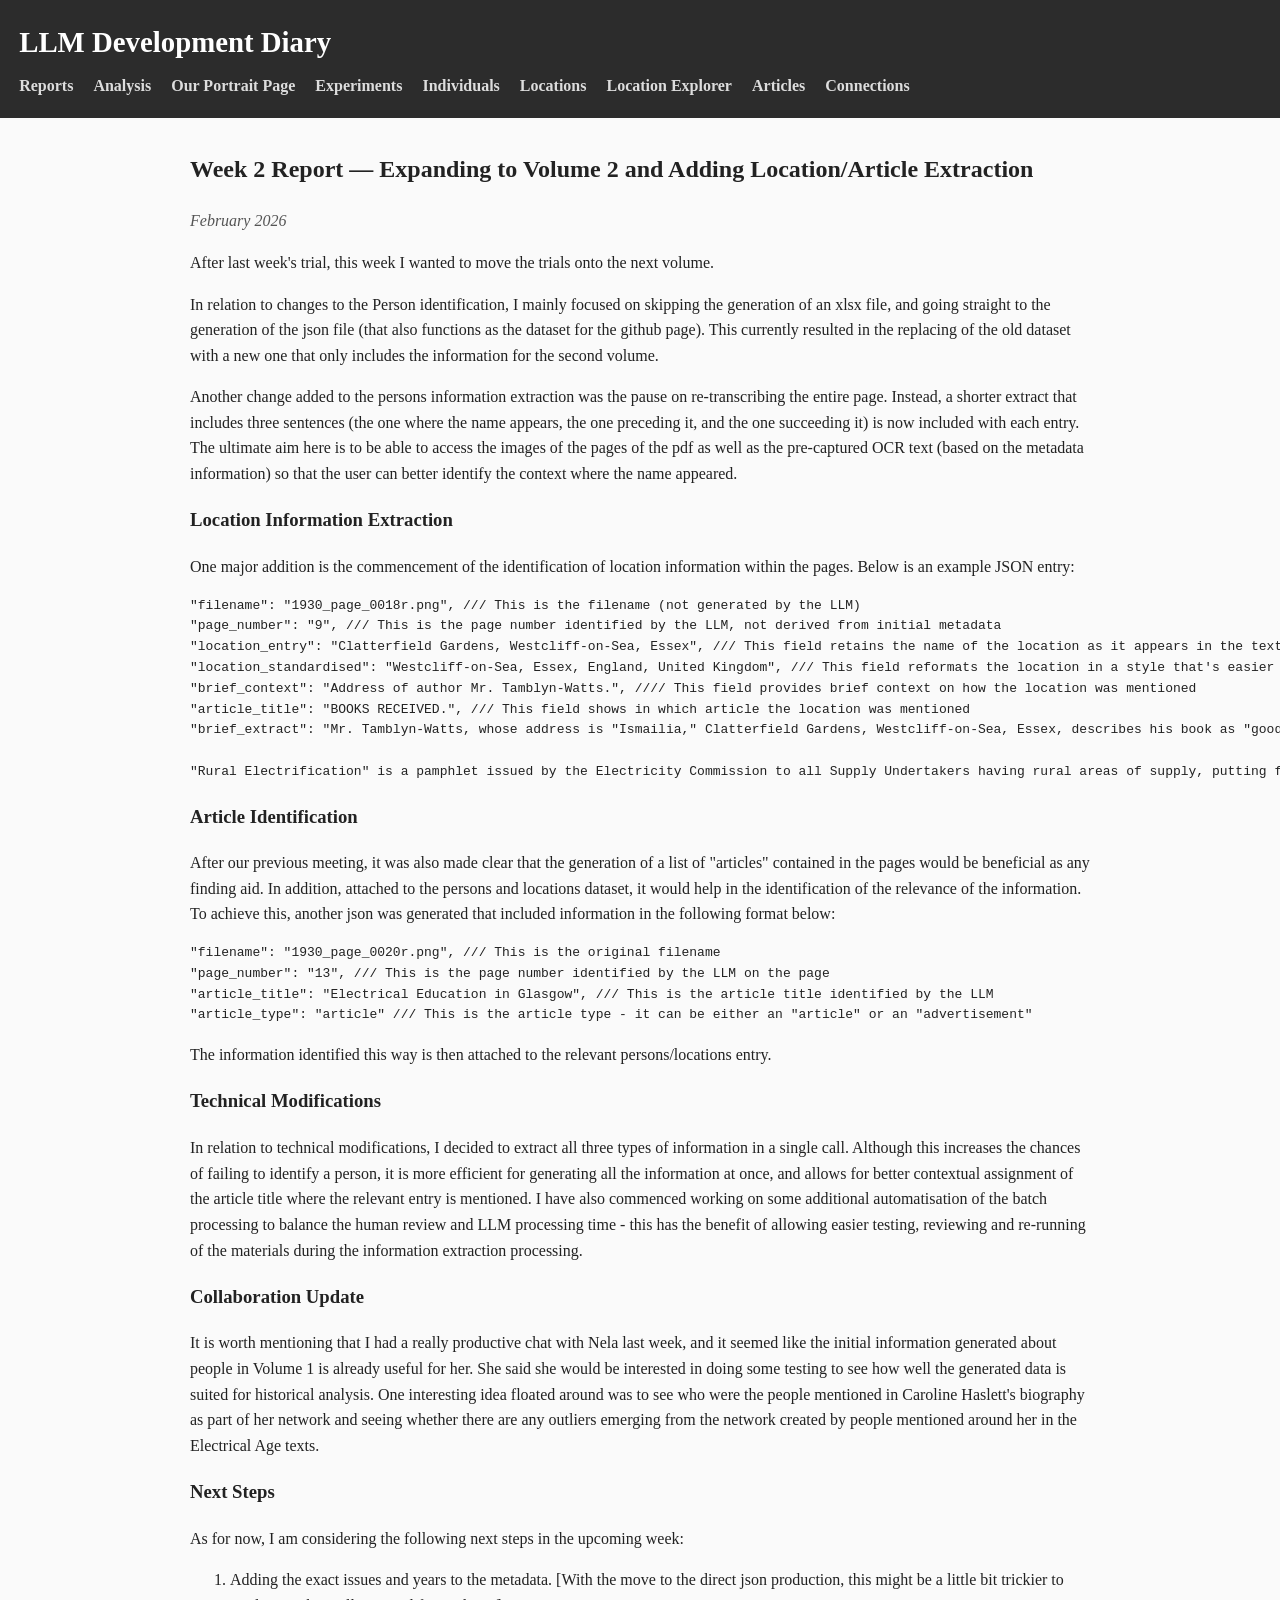
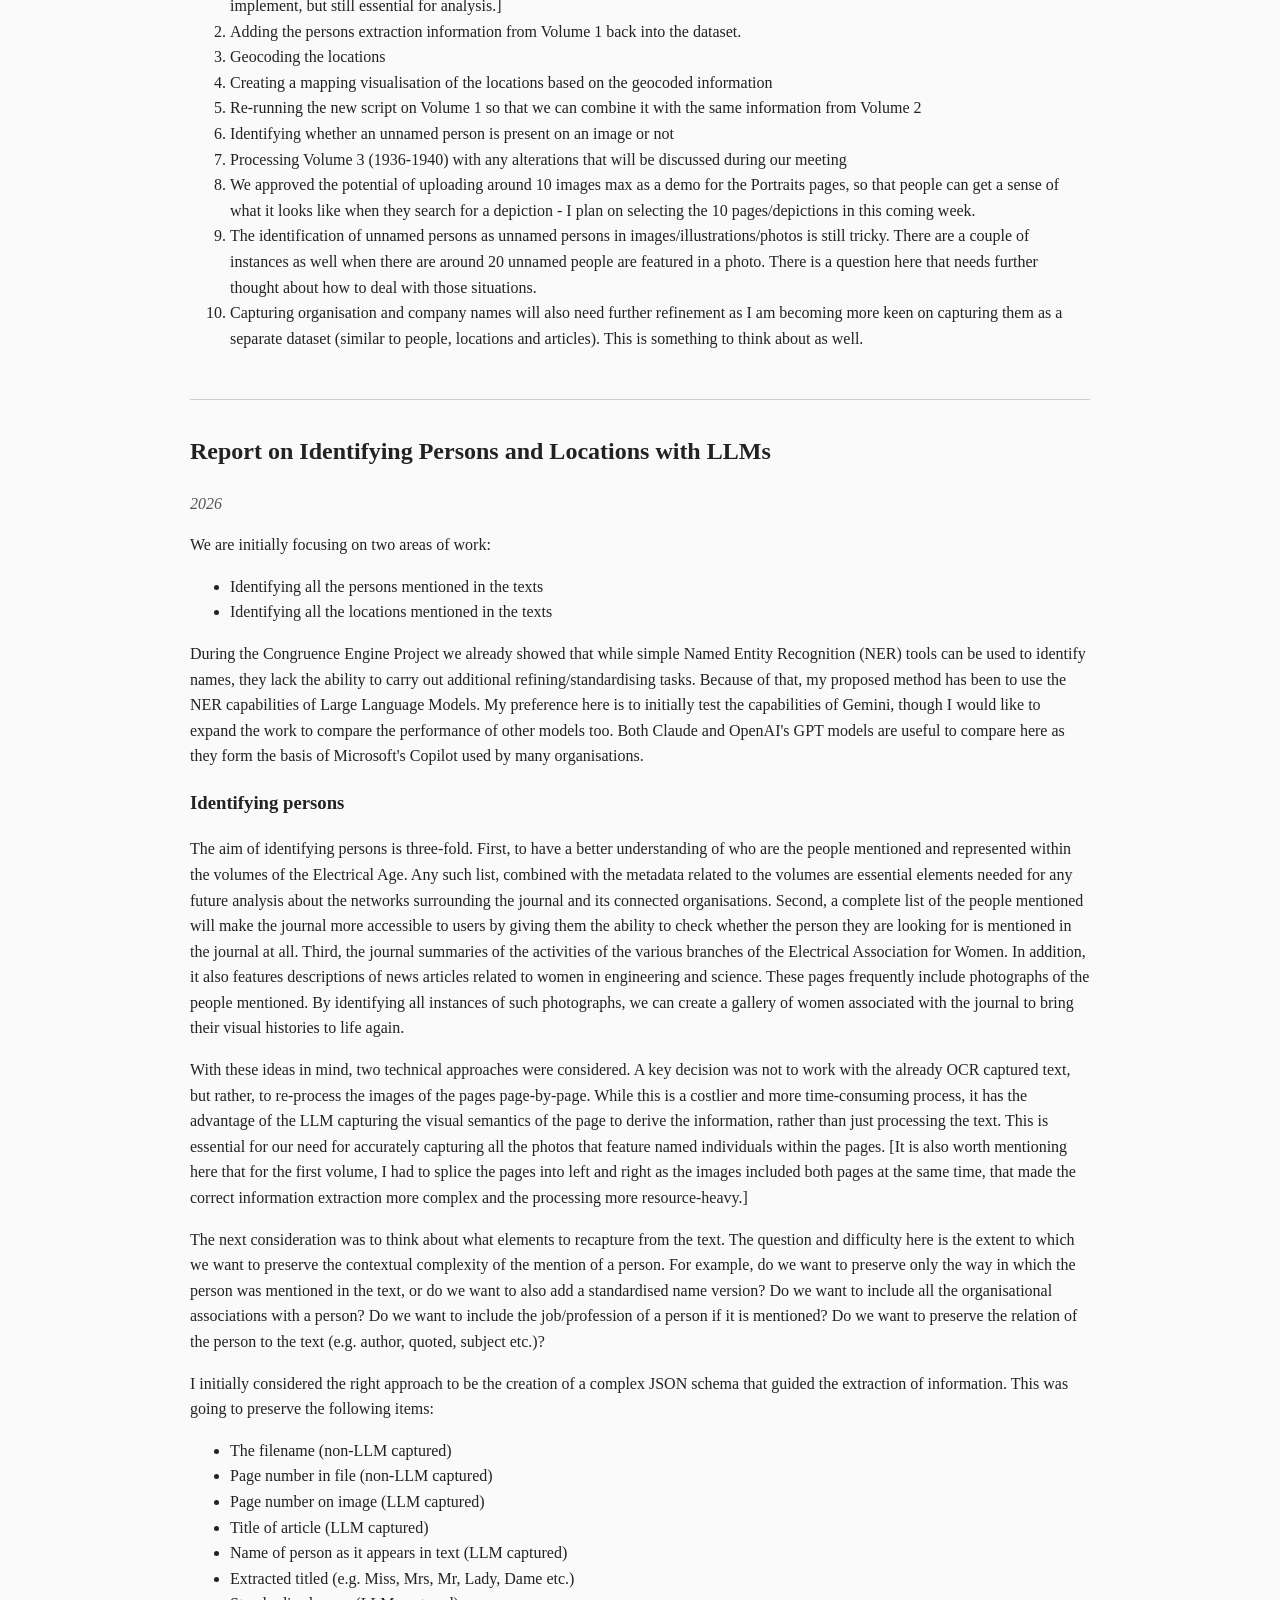
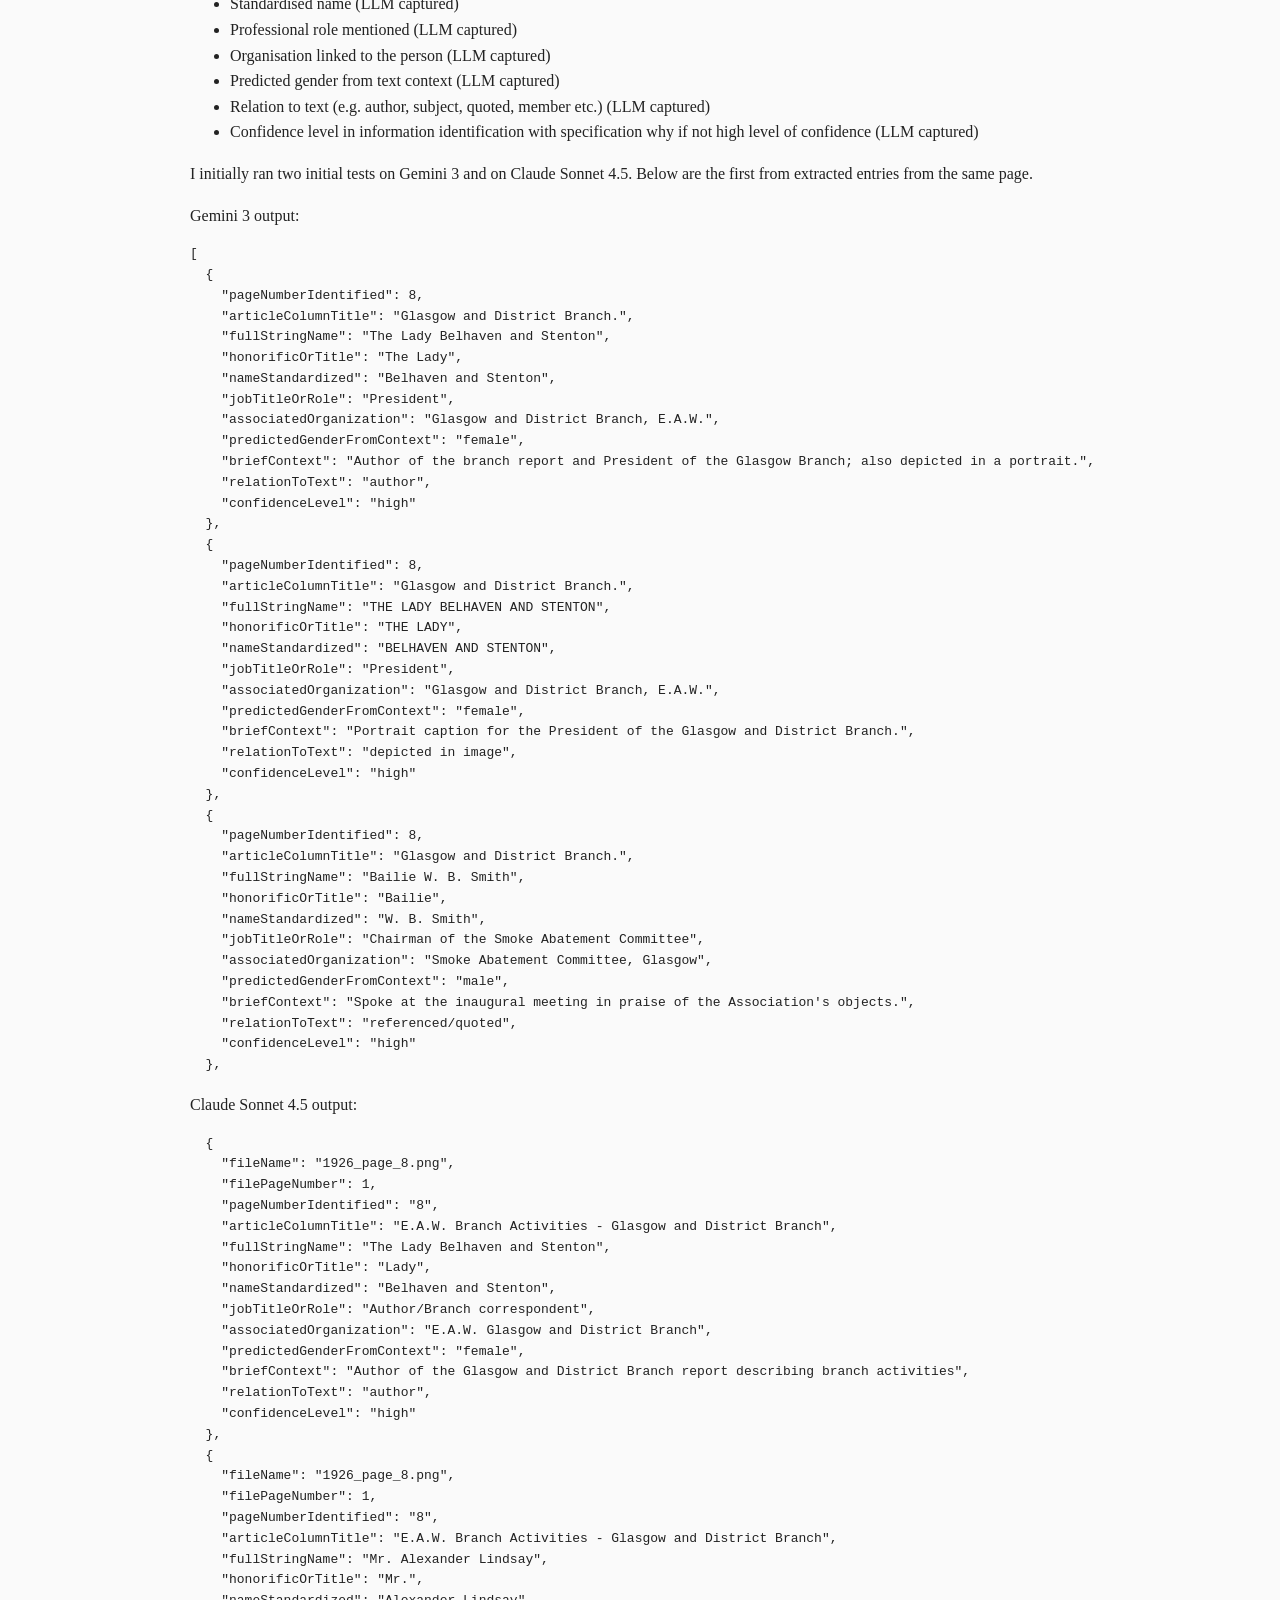
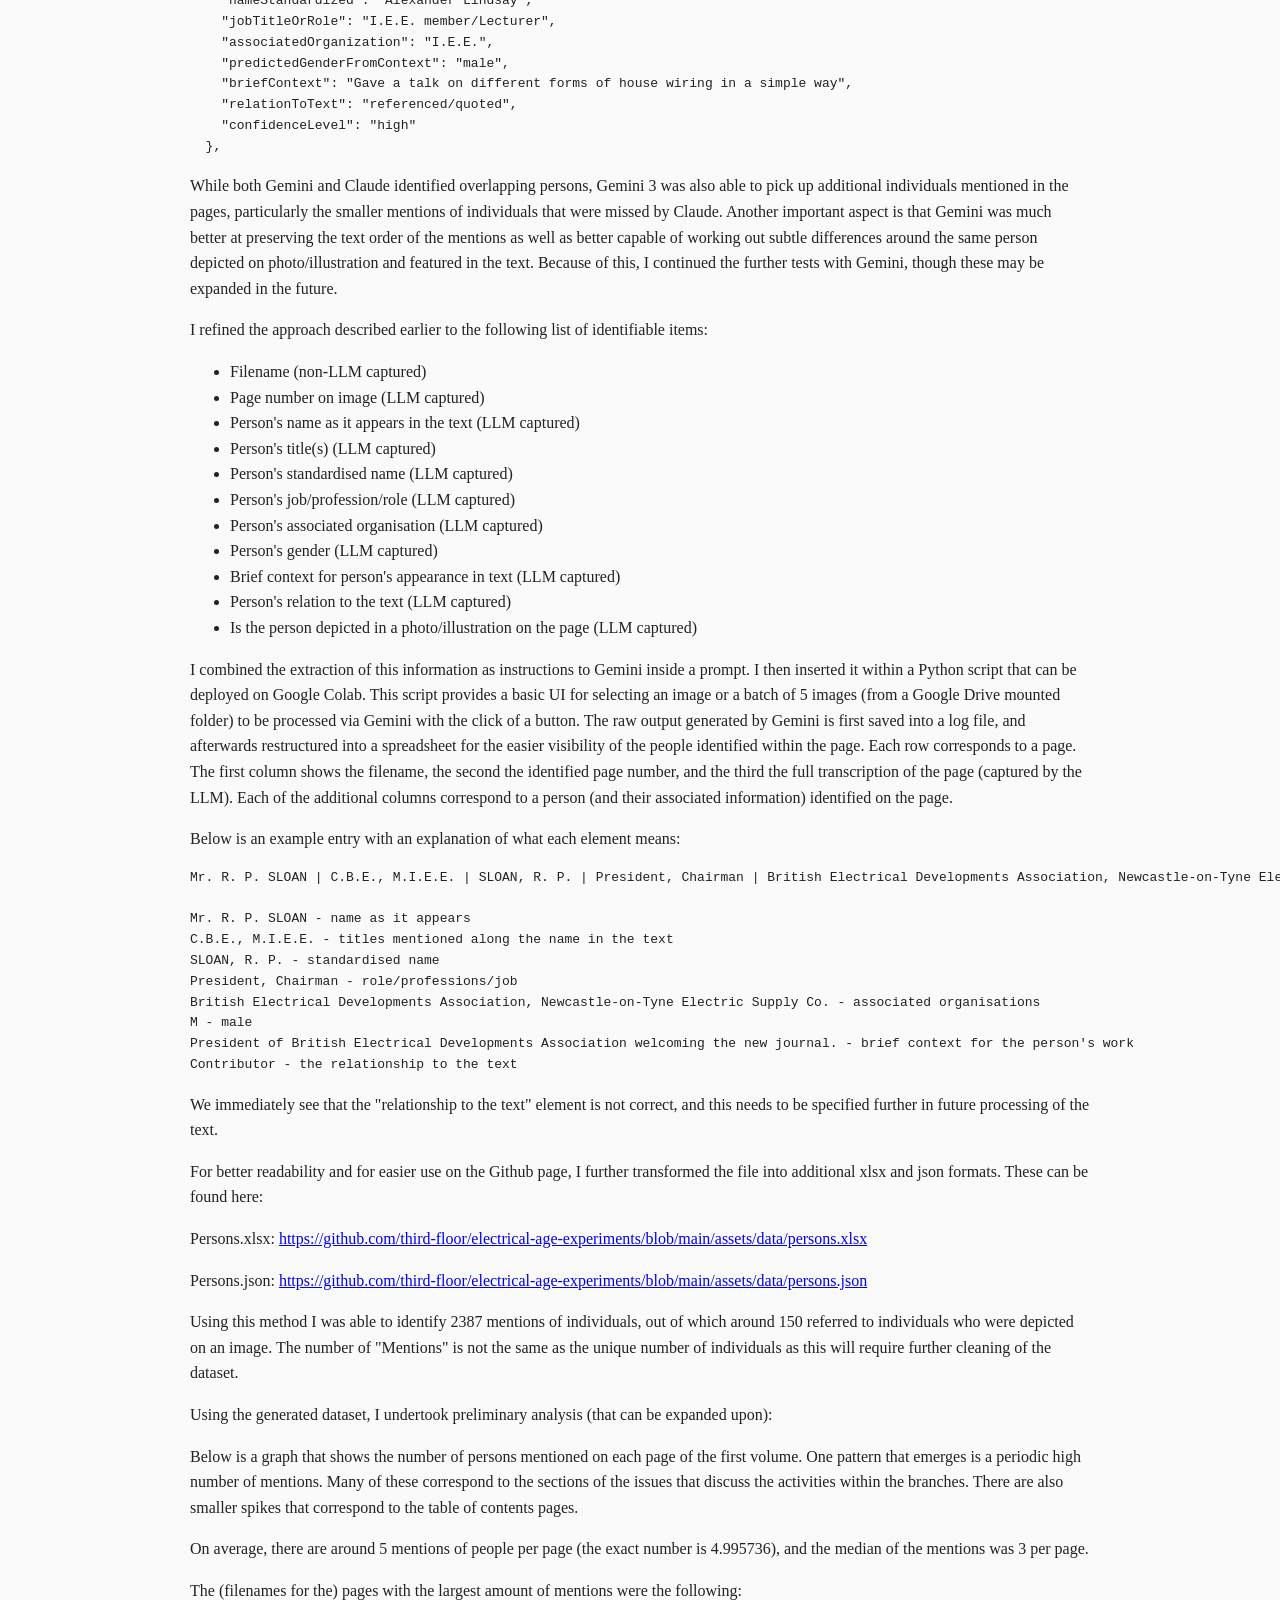
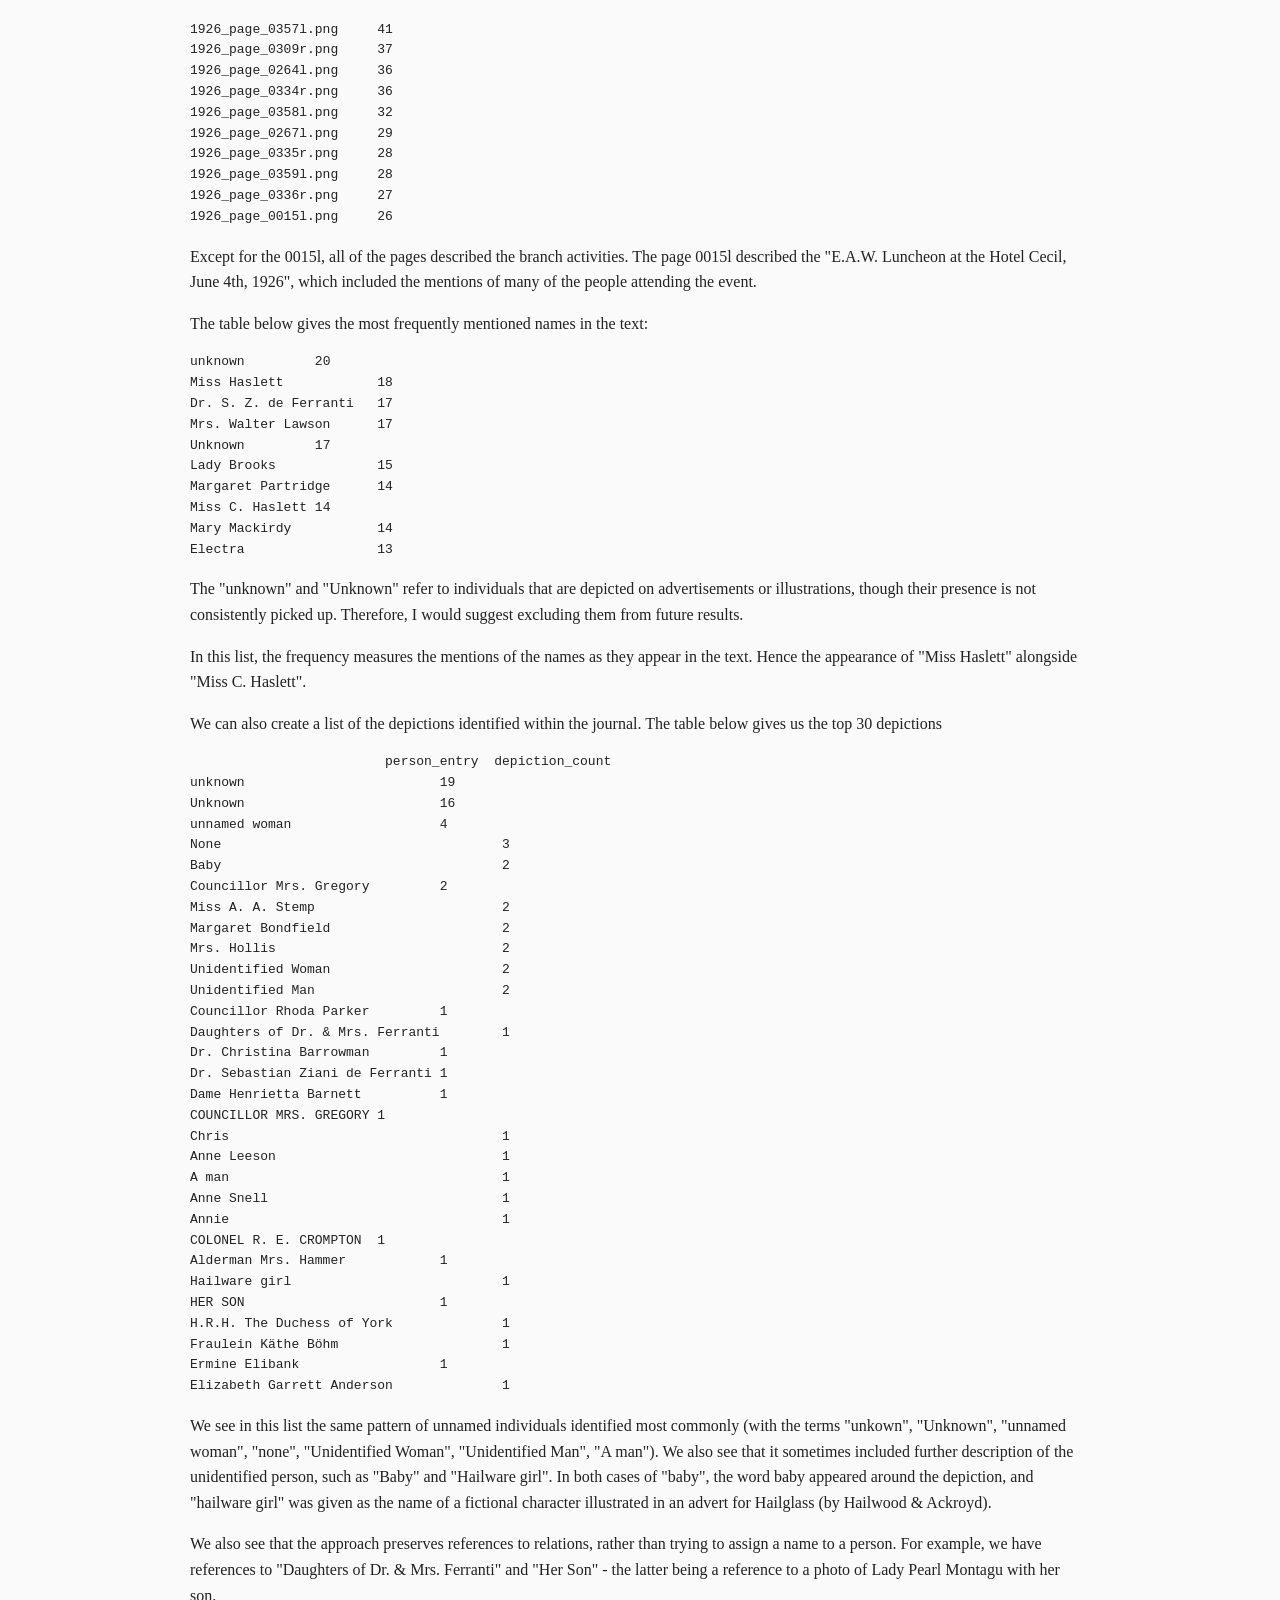
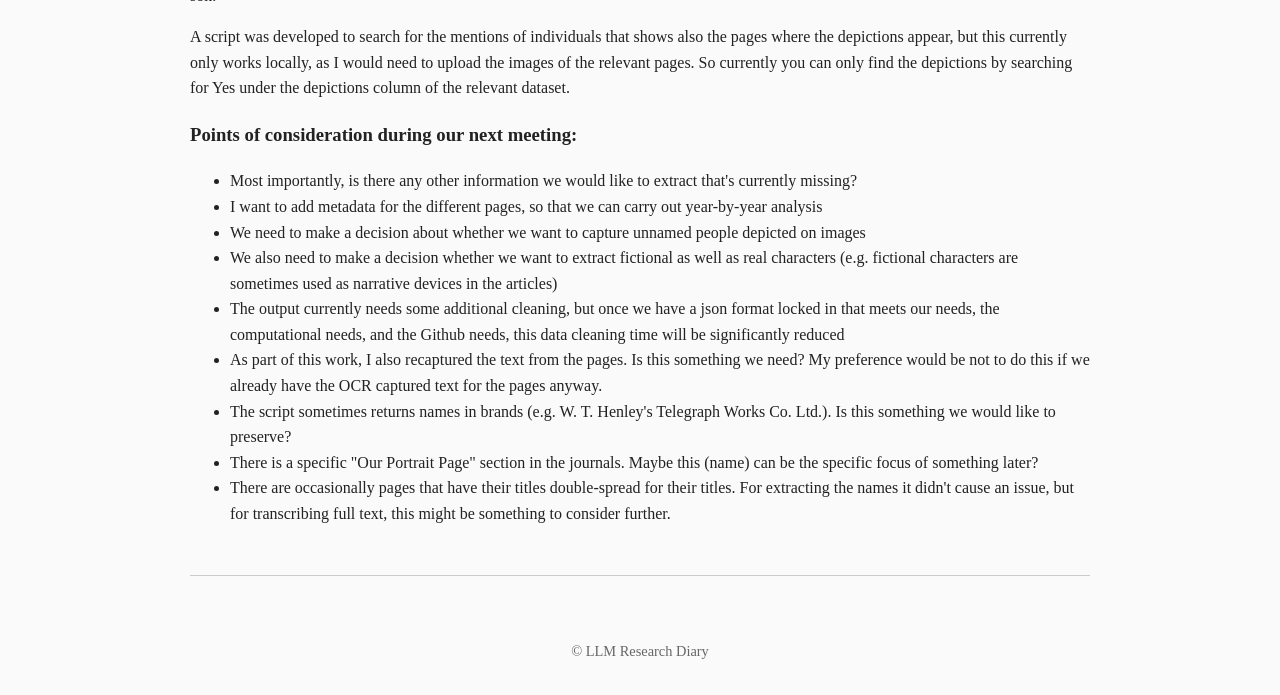
==== index.html @ e9768b3f "Update index.html" ====
<!DOCTYPE html>
<html lang="en">
<head>
    <meta charset="UTF-8">
    <title>LLM Development Diary</title>
    <link rel="stylesheet" href="css/style.css">
</head>
<body>

<header>
    <h1>LLM Development Diary</h1>
    <nav>
        <a href="index.html">Reports</a>
        <a href="analysis.html">Analysis</a>
        <a href="portraits.html">Our Portrait Page</a>
        <a href="experiments.html">Experiments</a>
        <a href="people.html">Individuals</a>
        <a href="locations.html">Locations</a>
        <a href="locations_explorer.html">Location Explorer</a>
        <a href="articles.html">Articles</a>
        <a href="connections_explorer.html">Connections</a>
    </nav>
</header>

<main id="reports-container">
    <p style="text-align: center; color: #666;">Loading reports...</p>
</main>

<footer>
    © LLM Research Diary
</footer>

<script src="js/reports-loader.js"></script>

</body>
</html>
---- css/style.css ----
body {
    font-family: Georgia, "Times New Roman", serif;
    margin: 0;
    padding: 0;
    background-color: #fafafa;
    color: #222;
    line-height: 1.6;
}

header {
    background: #2c2c2c;
    color: white;
    padding: 1.2rem;
}

header h1 {
    margin: 0;
    font-size: 1.8rem;
}

nav {
    margin-top: 0.5rem;
}

nav a {
    color: #ddd;
    margin-right: 1rem;
    text-decoration: none;
    font-weight: bold;
}

nav a:hover {
    color: white;
    text-decoration: underline;
}

main {
    max-width: 900px;
    margin: 2rem auto;
    padding: 0 1rem;
}

.report {
    border-bottom: 1px solid #ccc;
    margin-bottom: 2rem;
    padding-bottom: 2rem;
}

.report h2 {
    margin-top: 0;
}

.meta {
    font-style: italic;
    color: #555;
    margin-bottom: 1rem;
}

.gallery {
    display: grid;
    grid-template-columns: repeat(auto-fill, minmax(180px, 1fr));
    gap: 1rem;
}

.gallery figure {
    margin: 0;
    text-align: center;
}

.gallery img {
    width: 100%;
    border: 1px solid #ccc;
}

footer {
    text-align: center;
    padding: 2rem;
    font-size: 0.9rem;
    color: #666;
}
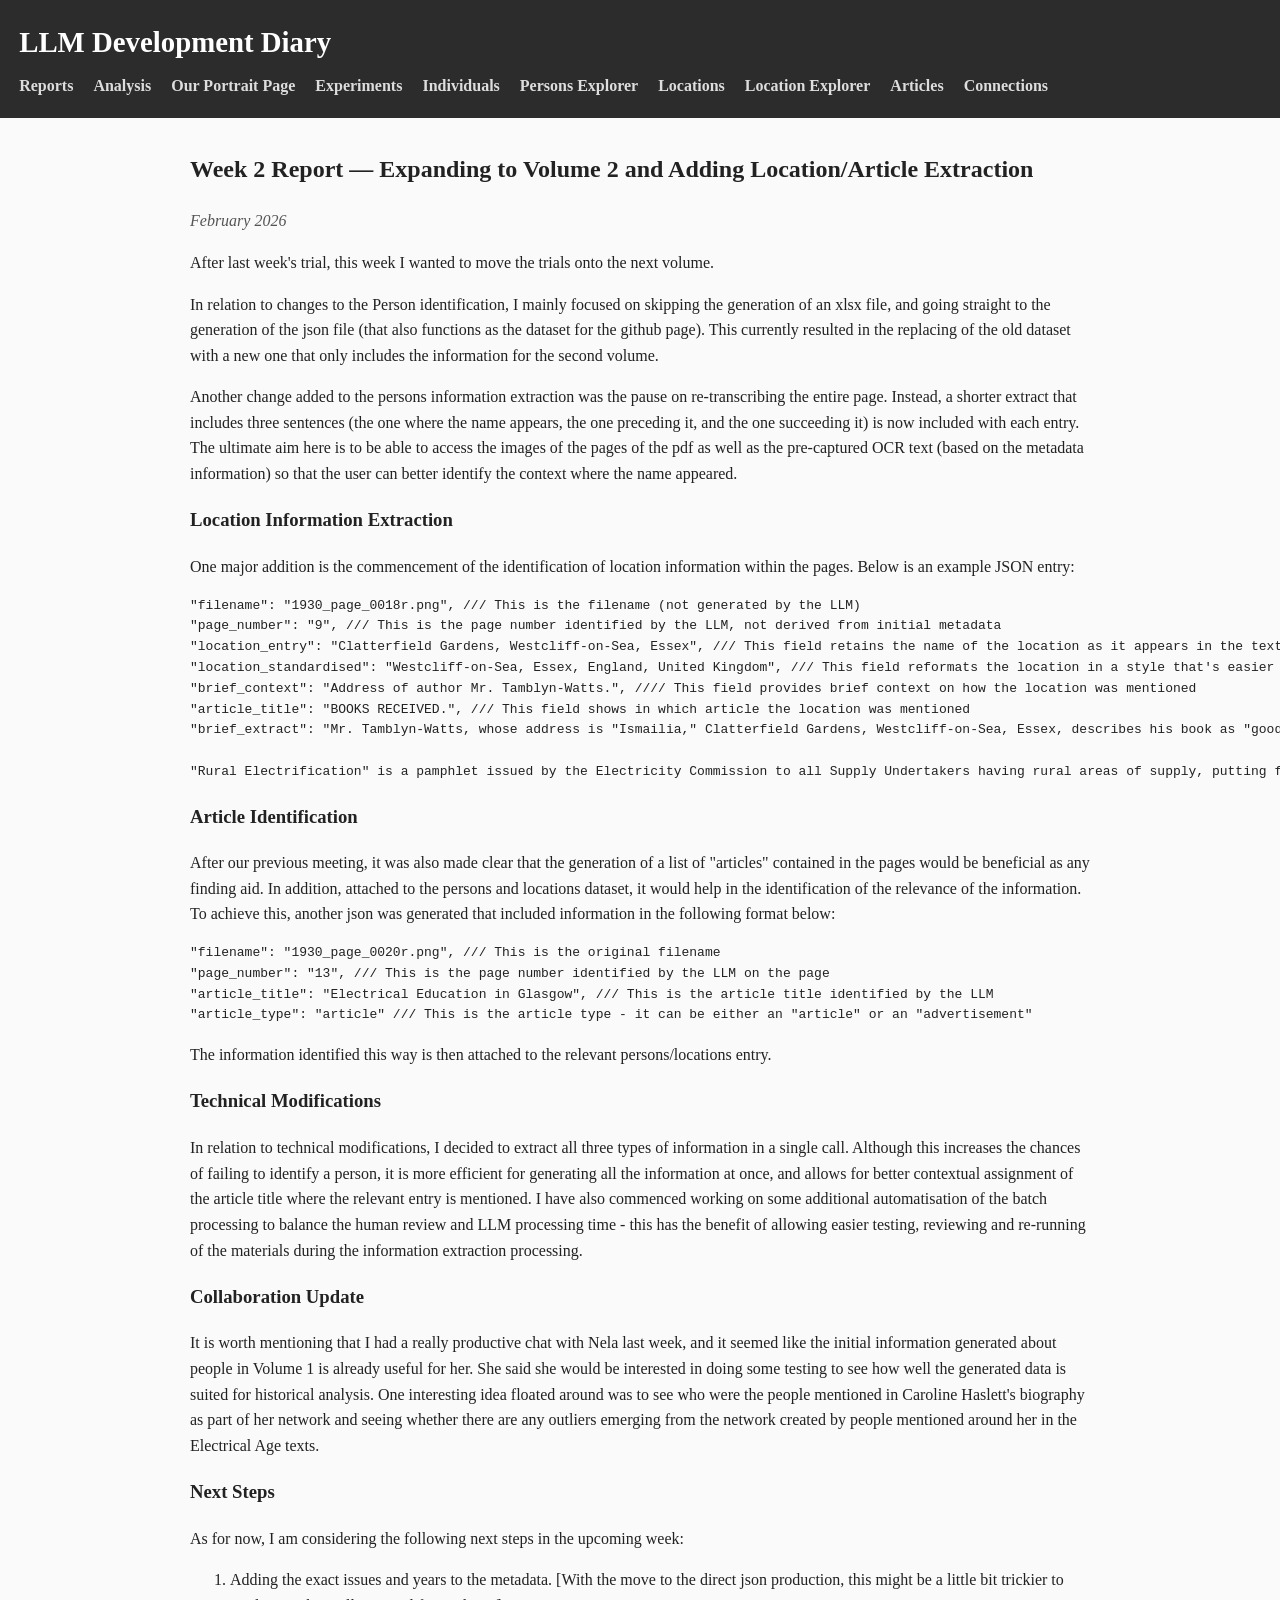
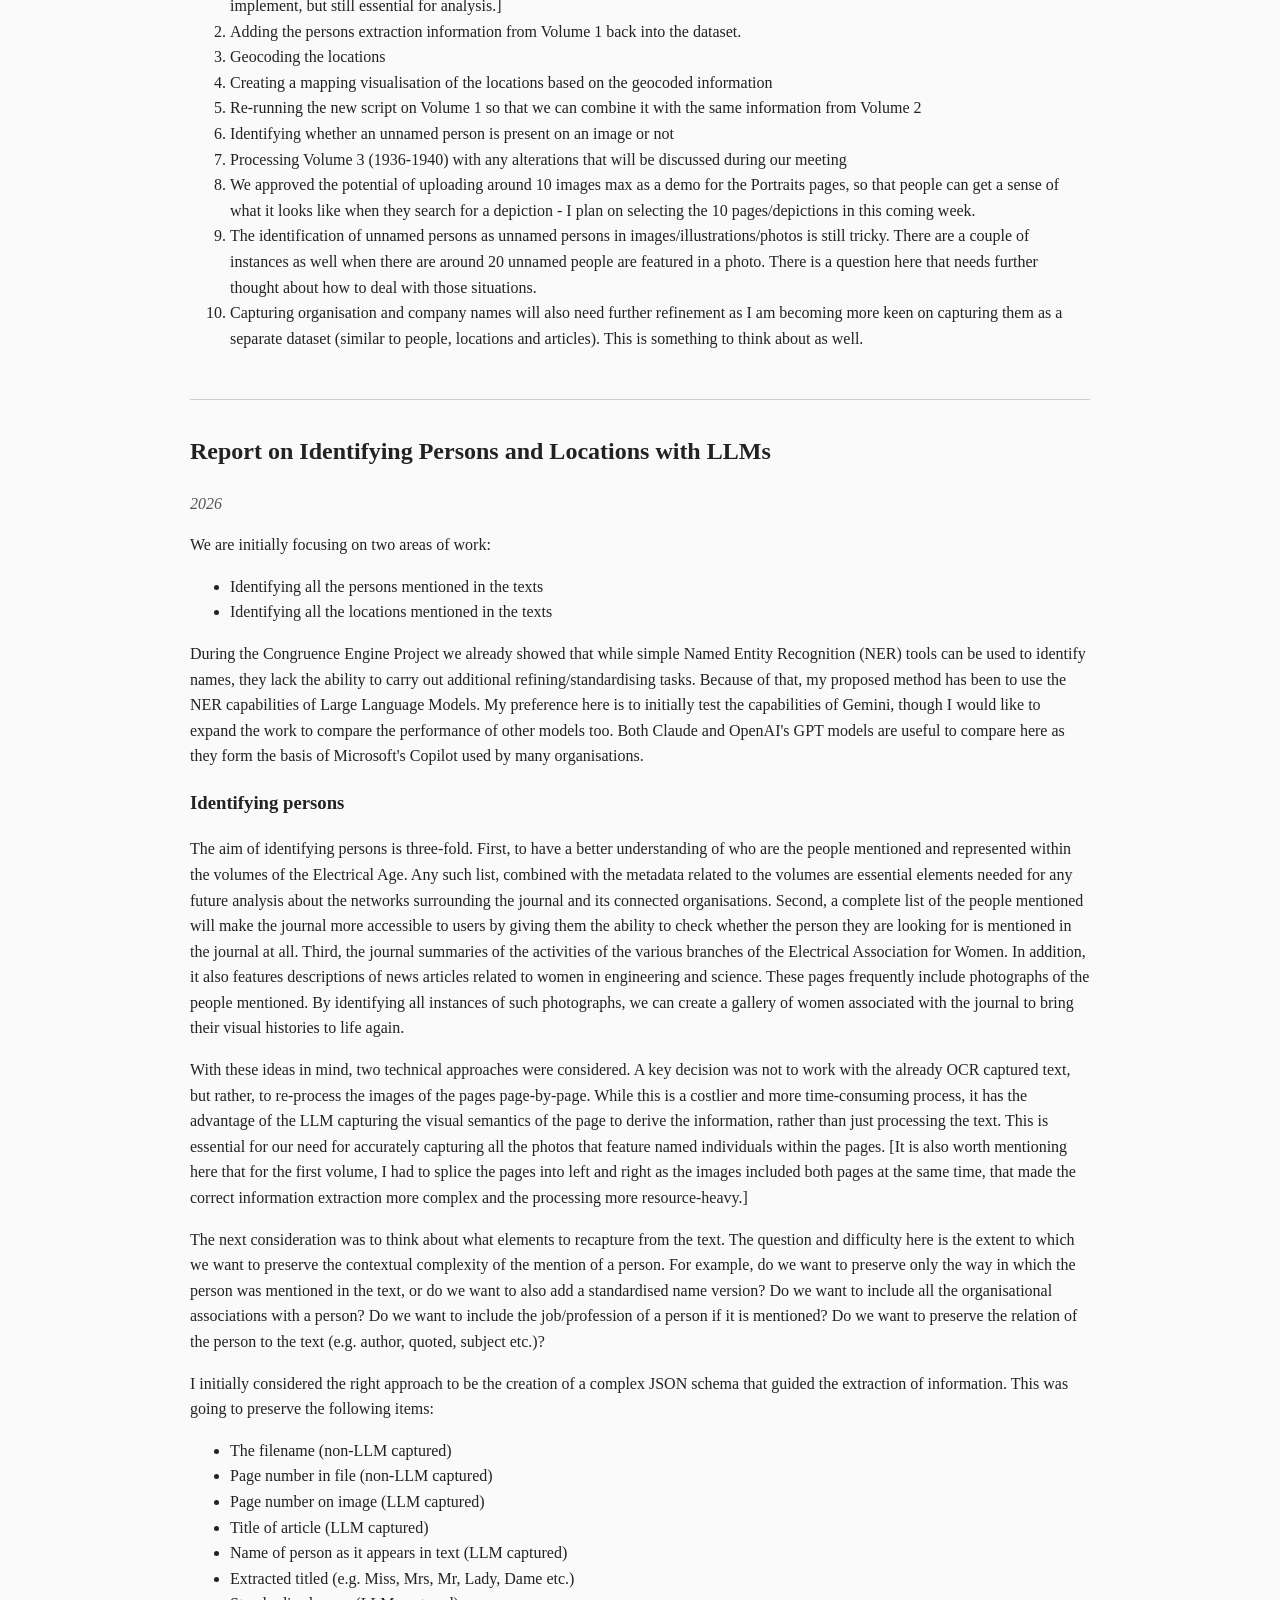
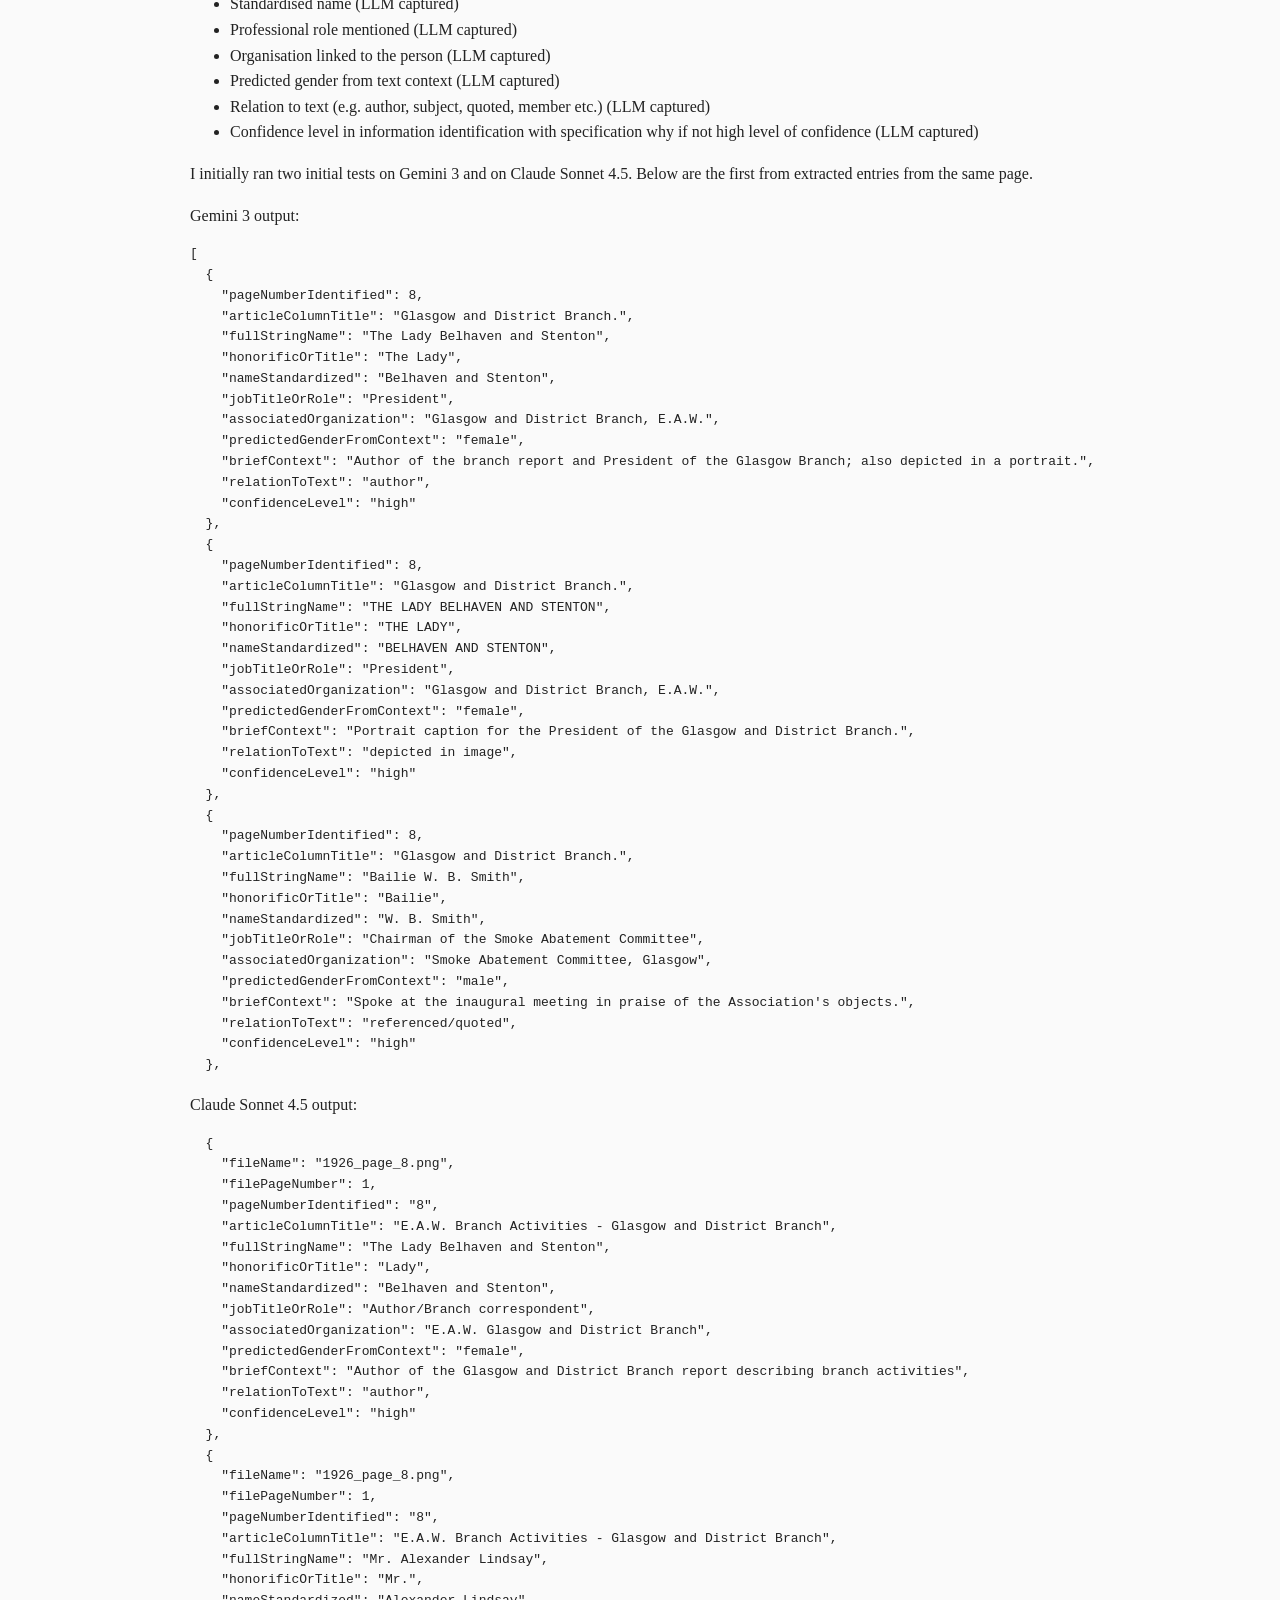
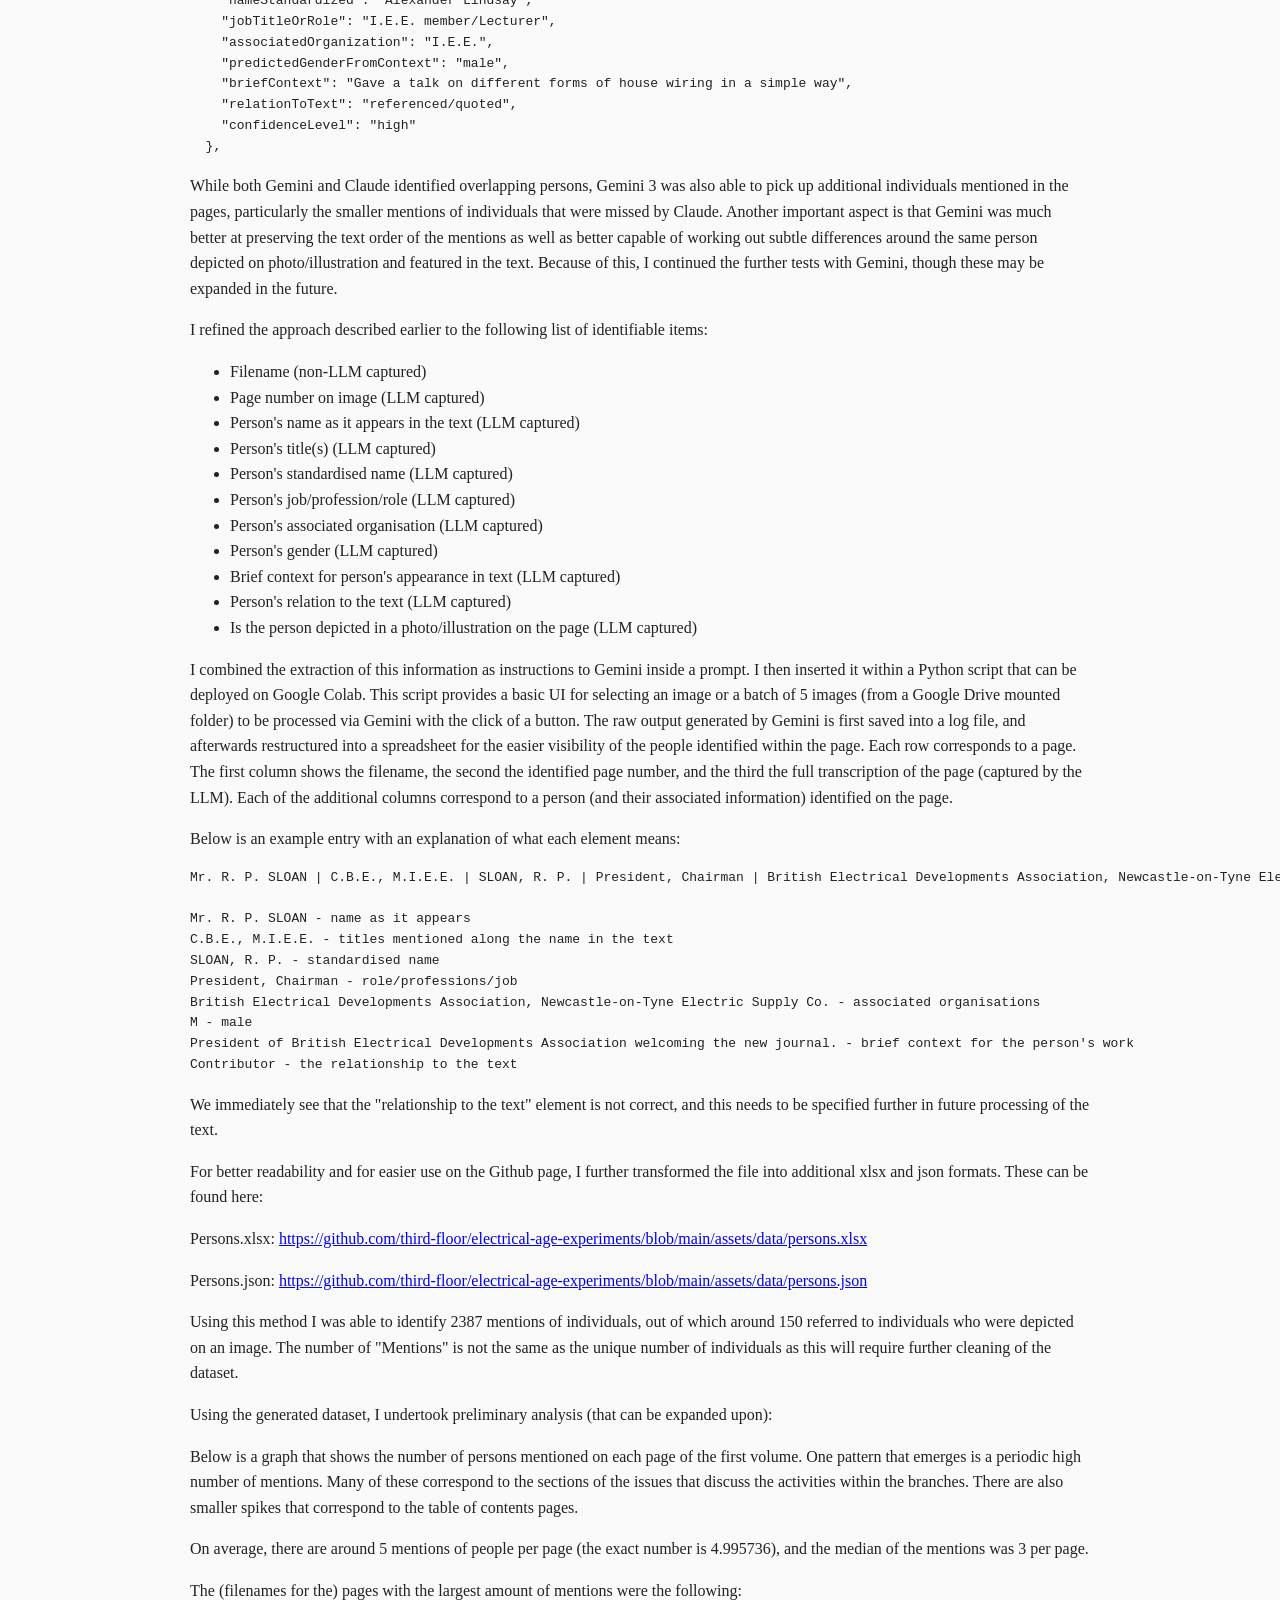
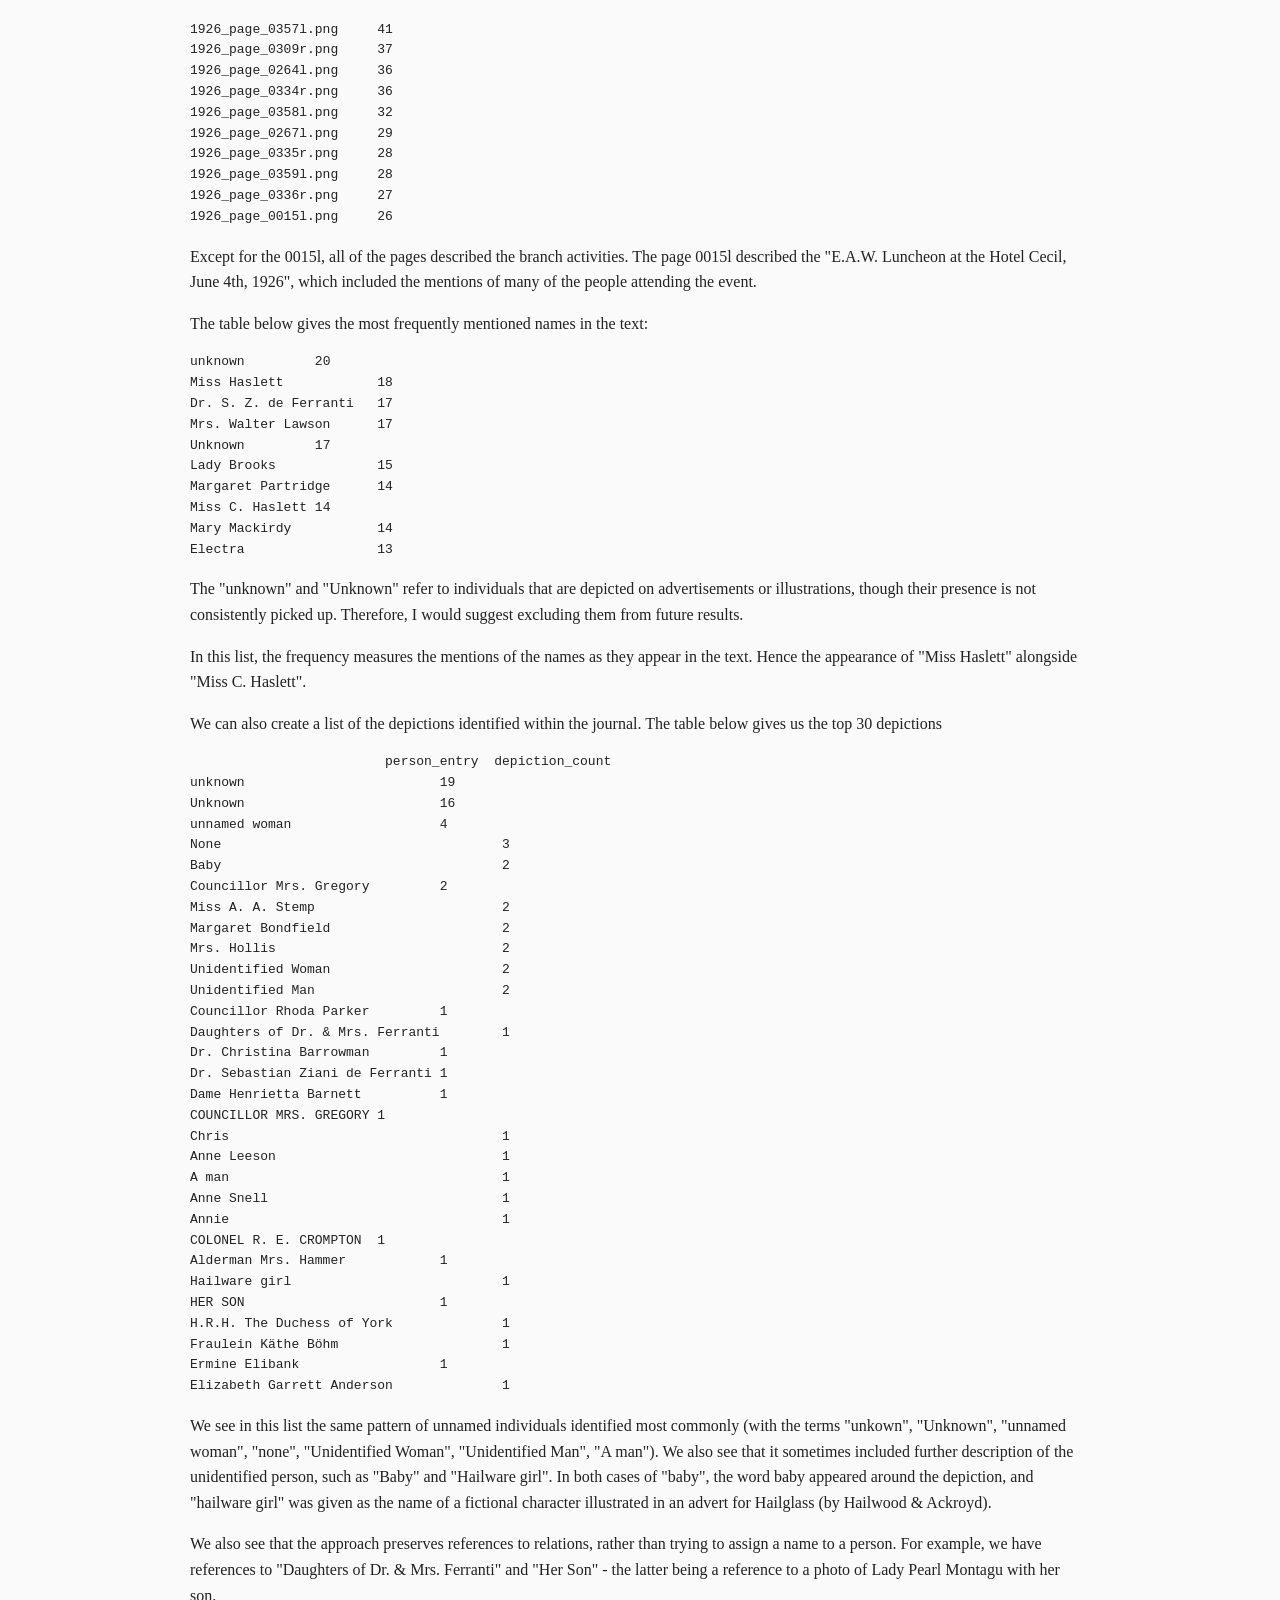
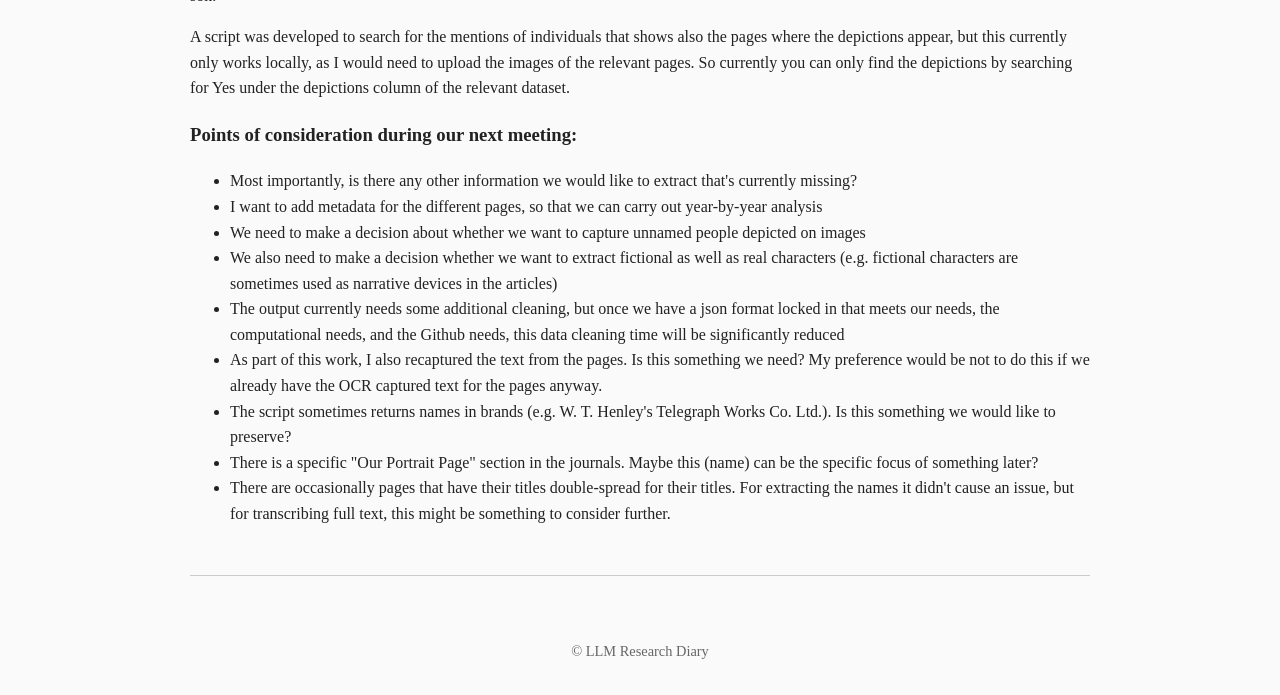
==== commit f6e9110c: "Update index.html" ====
--- a/index.html
+++ b/index.html
@@ -15,6 +15,7 @@
         <a href="portraits.html">Our Portrait Page</a>
         <a href="experiments.html">Experiments</a>
         <a href="people.html">Individuals</a>
+        <a href="persons_explorer.html">Persons Explorer</a>
         <a href="locations.html">Locations</a>
         <a href="locations_explorer.html">Location Explorer</a>
         <a href="articles.html">Articles</a>
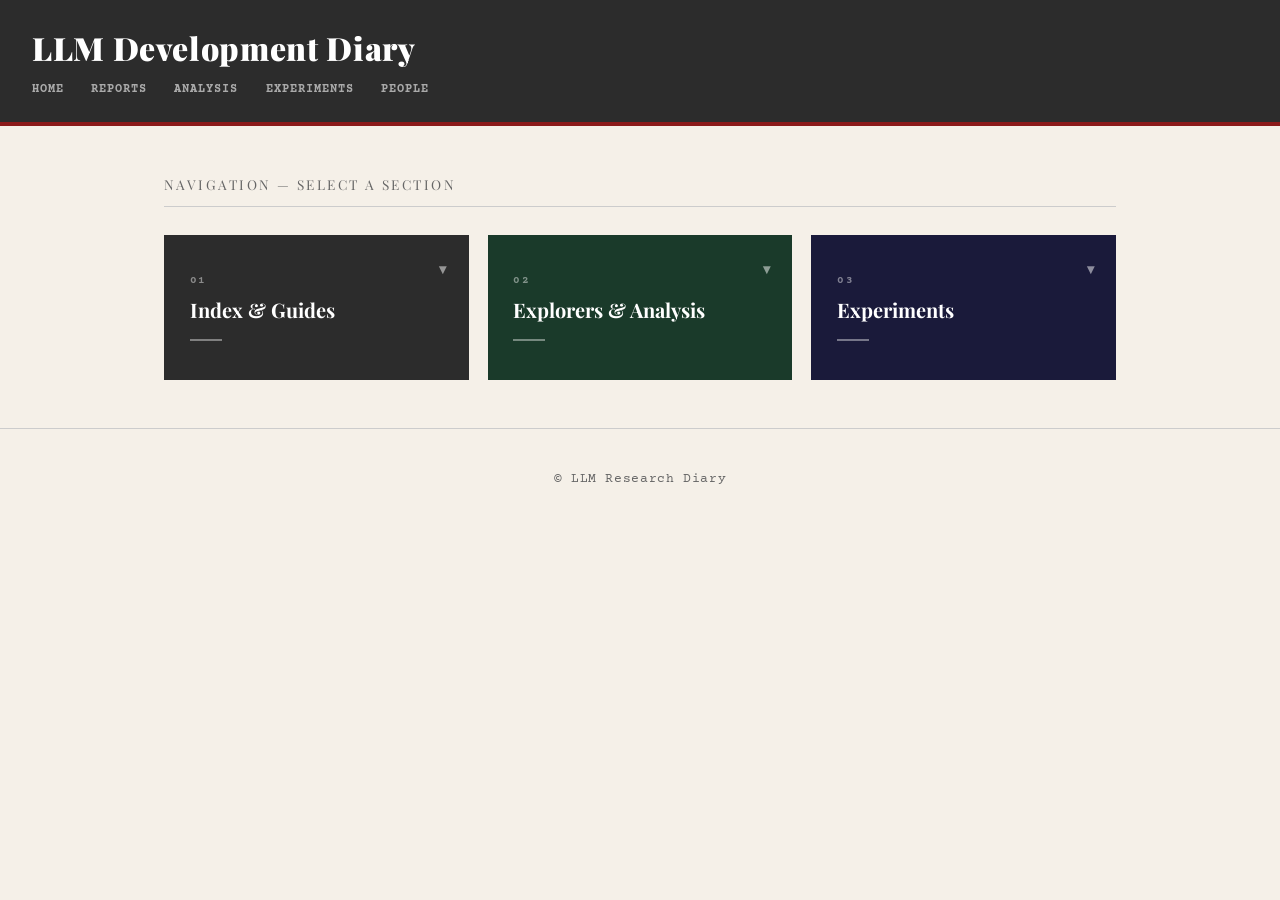
==== commit 0bb2b14b: "Rename index2.html to index.html" ====
--- a/index.html
+++ b/index.html
@@ -4,34 +4,267 @@
     <meta charset="UTF-8">
     <title>LLM Development Diary</title>
     <link rel="stylesheet" href="css/style.css">
+    <style>
+        @import url('https://fonts.googleapis.com/css2?family=Playfair+Display:wght@400;700;900&family=Courier+Prime:wght@400;700&display=swap');
+
+        :root {
+            --ink: #1a1a1a;
+            --paper: #f5f0e8;
+            --cream: #ede8da;
+            --rule: #2c2c2c;
+            --accent: #8b1a1a;
+            --muted: #666;
+            --panel-1: #2c2c2c;
+            --panel-2: #1a3a2a;
+            --panel-3: #1a1a3a;
+        }
+
+        * { box-sizing: border-box; }
+
+        body {
+            font-family: 'Courier Prime', monospace;
+            margin: 0;
+            padding: 0;
+            background-color: var(--paper);
+            color: var(--ink);
+            line-height: 1.6;
+        }
+
+        header {
+            background: var(--rule);
+            color: white;
+            padding: 1.4rem 2rem;
+            border-bottom: 4px solid var(--accent);
+        }
+
+        header h1 {
+            margin: 0 0 0.3rem 0;
+            font-family: 'Playfair Display', serif;
+            font-size: 2rem;
+            font-weight: 900;
+            letter-spacing: 0.02em;
+        }
+
+        nav {
+            margin-top: 0.4rem;
+            font-size: 0.78rem;
+            letter-spacing: 0.08em;
+            text-transform: uppercase;
+        }
+
+        nav a {
+            color: #aaa;
+            margin-right: 1.2rem;
+            text-decoration: none;
+        }
+
+        nav a:hover { color: white; }
+
+        /* ── MAIN HUB ── */
+        main {
+            max-width: 1000px;
+            margin: 3rem auto;
+            padding: 0 1.5rem;
+        }
+
+        .hub-title {
+            font-family: 'Playfair Display', serif;
+            font-size: 0.85rem;
+            letter-spacing: 0.18em;
+            text-transform: uppercase;
+            color: var(--muted);
+            margin-bottom: 1.8rem;
+            padding-bottom: 0.6rem;
+            border-bottom: 1px solid #ccc;
+        }
+
+        /* ── THREE PANELS ── */
+        .panels {
+            display: grid;
+            grid-template-columns: repeat(3, 1fr);
+            gap: 1.2rem;
+        }
+
+        .panel {
+            cursor: pointer;
+            position: relative;
+        }
+
+        .panel-btn {
+            display: block;
+            width: 100%;
+            padding: 2.4rem 1.6rem;
+            border: none;
+            cursor: pointer;
+            font-family: 'Playfair Display', serif;
+            font-size: 1.25rem;
+            font-weight: 700;
+            color: white;
+            text-align: left;
+            position: relative;
+            transition: transform 0.15s ease, box-shadow 0.15s ease;
+            outline: none;
+        }
+
+        .panel-btn::after {
+            content: '';
+            display: block;
+            width: 2rem;
+            height: 2px;
+            background: rgba(255,255,255,0.4);
+            margin-top: 1rem;
+            transition: width 0.25s ease;
+        }
+
+        .panel-btn:hover::after,
+        .panel.open .panel-btn::after {
+            width: 4rem;
+            background: rgba(255,255,255,0.85);
+        }
+
+        .panel-btn:hover {
+            transform: translateY(-3px);
+            box-shadow: 0 8px 24px rgba(0,0,0,0.25);
+        }
+
+        .panel.open .panel-btn {
+            transform: translateY(-3px);
+            box-shadow: 0 8px 24px rgba(0,0,0,0.3);
+        }
+
+        .panel-1 .panel-btn { background: var(--panel-1); }
+        .panel-2 .panel-btn { background: var(--panel-2); }
+        .panel-3 .panel-btn { background: var(--panel-3); }
+
+        .panel-num {
+            display: block;
+            font-family: 'Courier Prime', monospace;
+            font-size: 0.7rem;
+            letter-spacing: 0.15em;
+            text-transform: uppercase;
+            color: rgba(255,255,255,0.45);
+            margin-bottom: 0.6rem;
+        }
+
+        /* Toggle arrow */
+        .panel-arrow {
+            position: absolute;
+            top: 1.4rem;
+            right: 1.4rem;
+            font-size: 0.9rem;
+            color: rgba(255,255,255,0.5);
+            transition: transform 0.25s ease, color 0.2s ease;
+        }
+
+        .panel.open .panel-arrow {
+            transform: rotate(180deg);
+            color: rgba(255,255,255,0.9);
+        }
+
+        /* ── LINK DRAWER ── */
+        .link-drawer {
+            max-height: 0;
+            overflow: hidden;
+            transition: max-height 0.35s cubic-bezier(0.4, 0, 0.2, 1),
+                        opacity 0.25s ease;
+            opacity: 0;
+            background: var(--cream);
+            border-left: 3px solid var(--rule);
+        }
+
+        .panel-1 .link-drawer { border-left-color: var(--panel-1); }
+        .panel-2 .link-drawer { border-left-color: var(--panel-2); }
+        .panel-3 .link-drawer { border-left-color: var(--panel-3); }
+
+        .panel.open .link-drawer {
+            max-height: 500px;
+            opacity: 1;
+        }
+
+        .link-drawer ul {
+            margin: 0;
+            padding: 1.2rem 1.4rem;
+            list-style: none;
+        }
+
+        .link-drawer li {
+            border-bottom: 1px dotted #ccc;
+        }
+
+        .link-drawer li:last-child {
+            border-bottom: none;
+        }
+
+        .link-drawer a {
+            display: block;
+            padding: 0.55rem 0;
+            font-family: 'Courier Prime', monospace;
+            font-size: 0.88rem;
+            color: var(--ink);
+            text-decoration: none;
+            letter-spacing: 0.03em;
+            transition: color 0.15s ease, padding-left 0.15s ease;
+        }
+
+        .link-drawer a:hover {
+            padding-left: 0.5rem;
+            color: var(--accent);
+        }
+
+        .link-drawer a .link-label {
+            display: block;
+            font-weight: 700;
+        }
+
+        .link-drawer a .link-desc {
+            display: block;
+            font-size: 0.75rem;
+            color: var(--muted);
+            font-weight: 400;
+            margin-top: 0.1rem;
+        }
+
+        footer {
+            text-align: center;
+            padding: 2.5rem;
+            font-size: 0.8rem;
+            color: var(--muted);
+            font-family: 'Courier Prime', monospace;
+            letter-spacing: 0.05em;
+            margin-top: 3rem;
+            border-top: 1px solid #ccc;
+        }
+
+        @media (max-width: 680px) {
+            .panels { grid-template-columns: 1fr; }
+        }
+    </style>
 </head>
 <body>
 
 <header>
     <h1>LLM Development Diary</h1>
     <nav>
-        <a href="index.html">Reports</a>
+        <a href="index.html">Home</a>
+        <a href="reports.html">Reports</a>
         <a href="analysis.html">Analysis</a>
-        <a href="portraits.html">Our Portrait Page</a>
         <a href="experiments.html">Experiments</a>
-        <a href="people.html">Individuals</a>
-        <a href="persons_explorer.html">Persons Explorer</a>
-        <a href="locations.html">Locations</a>
-        <a href="locations_explorer.html">Location Explorer</a>
-        <a href="articles.html">Articles</a>
-        <a href="connections_explorer.html">Connections</a>
+        <a href="people.html">People</a>
     </nav>
 </header>
 
-<main id="reports-container">
-    <p style="text-align: center; color: #666;">Loading reports...</p>
+<main>
+    <p class="hub-title">Navigation — Select a section</p>
+
+    <div class="panels" id="hub-panels">
+        <!-- Panels are rendered by nav-config.js -->
+    </div>
 </main>
 
-<footer>
-    © LLM Research Diary
-</footer>
-
-<script src="js/reports-loader.js"></script>
+<footer>© LLM Research Diary</footer>
+
+<script src="js/nav-config.js"></script>
+<script src="js/hub-loader.js"></script>
 
 </body>
 </html>
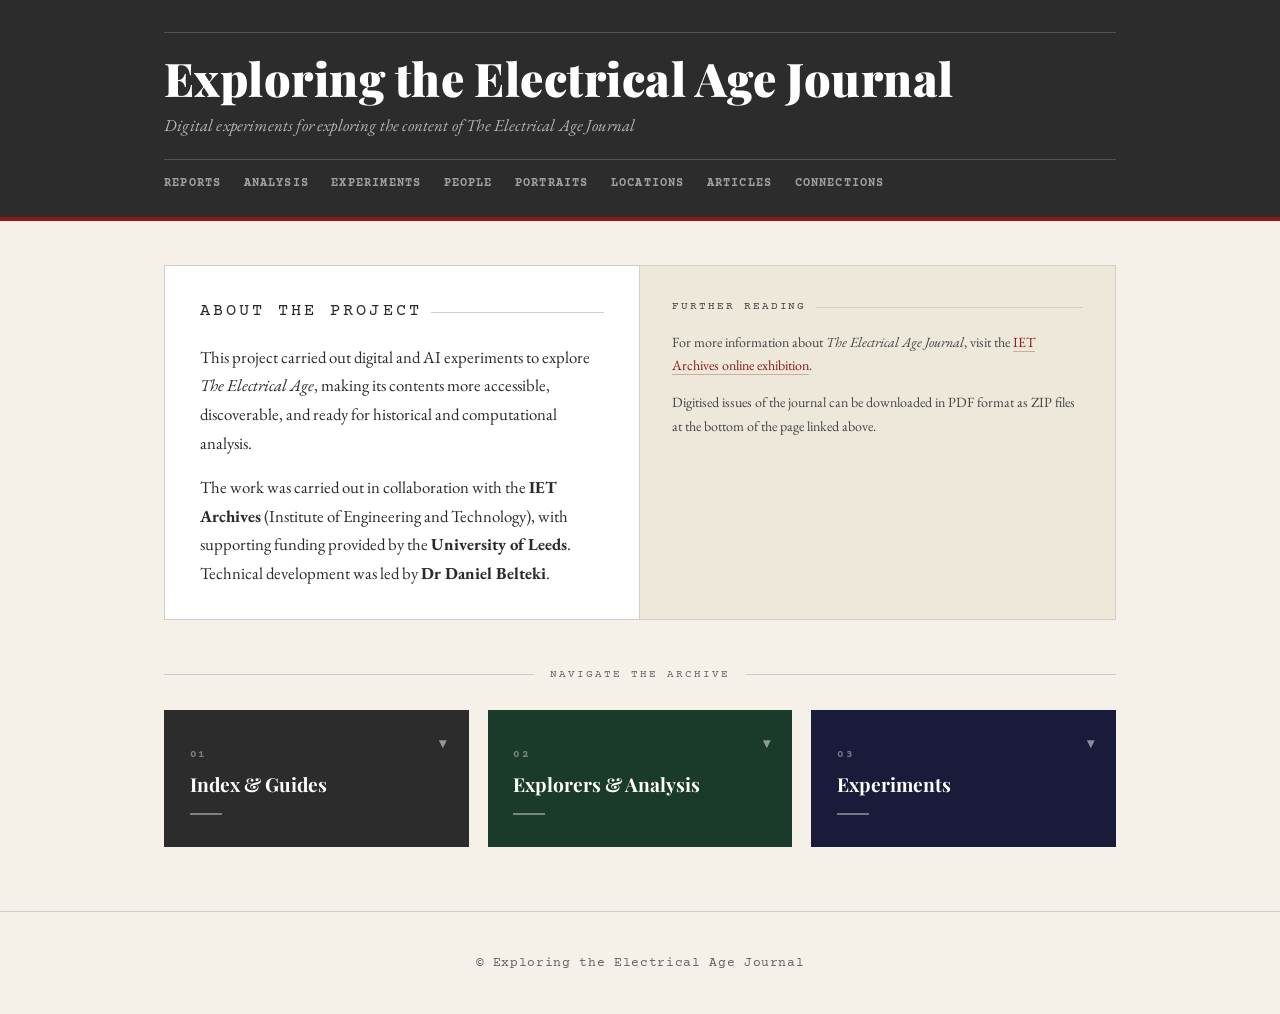
==== commit 78d282b2: "Update index.html" ====
--- a/index.html
+++ b/index.html
@@ -2,10 +2,11 @@
 <html lang="en">
 <head>
     <meta charset="UTF-8">
-    <title>LLM Development Diary</title>
+    <meta name="description" content="Digital experiments for exploring the content of The Electrical Age Journal">
+    <title>Exploring the Electrical Age Journal</title>
     <link rel="stylesheet" href="css/style.css">
     <style>
-        @import url('https://fonts.googleapis.com/css2?family=Playfair+Display:wght@400;700;900&family=Courier+Prime:wght@400;700&display=swap');
+        @import url('https://fonts.googleapis.com/css2?family=Playfair+Display:ital,wght@0,400;0,700;0,900;1,400&family=Courier+Prime:wght@400;700&family=EB+Garamond:ital,wght@0,400;0,500;1,400&display=swap');
 
         :root {
             --ink: #1a1a1a;
@@ -22,60 +23,177 @@
         * { box-sizing: border-box; }
 
         body {
-            font-family: 'Courier Prime', monospace;
+            font-family: 'EB Garamond', Georgia, serif;
             margin: 0;
             padding: 0;
             background-color: var(--paper);
             color: var(--ink);
-            line-height: 1.6;
-        }
-
+            line-height: 1.7;
+        }
+
+        /* ── MASTHEAD ── */
         header {
             background: var(--rule);
             color: white;
-            padding: 1.4rem 2rem;
+            padding: 0;
             border-bottom: 4px solid var(--accent);
         }
 
-        header h1 {
-            margin: 0 0 0.3rem 0;
+        .masthead-inner {
+            max-width: 1000px;
+            margin: 0 auto;
+            padding: 2rem 1.5rem 1.4rem;
+        }
+
+        .masthead-rule-top {
+            border: none;
+            border-top: 1px solid rgba(255,255,255,0.18);
+            margin: 0 0 1.2rem 0;
+        }
+
+        .masthead-title {
             font-family: 'Playfair Display', serif;
-            font-size: 2rem;
+            font-size: clamp(1.7rem, 4vw, 2.9rem);
             font-weight: 900;
-            letter-spacing: 0.02em;
+            letter-spacing: 0.01em;
+            margin: 0 0 0.35rem 0;
+            line-height: 1.15;
+            color: #fff;
+        }
+
+        .masthead-subtitle {
+            font-family: 'EB Garamond', Georgia, serif;
+            font-style: italic;
+            font-size: 1.05rem;
+            color: rgba(255,255,255,0.65);
+            margin: 0 0 1.2rem 0;
+            letter-spacing: 0.01em;
+        }
+
+        .masthead-rule-bottom {
+            border: none;
+            border-top: 1px solid rgba(255,255,255,0.18);
+            margin: 0 0 0.9rem 0;
         }
 
         nav {
-            margin-top: 0.4rem;
-            font-size: 0.78rem;
-            letter-spacing: 0.08em;
+            margin: 0;
+            font-family: 'Courier Prime', monospace;
+            font-size: 0.73rem;
+            letter-spacing: 0.1em;
             text-transform: uppercase;
+            display: flex;
+            flex-wrap: wrap;
+            gap: 0.2rem 0;
         }
 
         nav a {
-            color: #aaa;
-            margin-right: 1.2rem;
+            color: rgba(255,255,255,0.55);
+            margin-right: 1.4rem;
             text-decoration: none;
+            transition: color 0.15s ease;
         }
 
         nav a:hover { color: white; }
 
-        /* ── MAIN HUB ── */
+        /* ── MAIN ── */
         main {
             max-width: 1000px;
-            margin: 3rem auto;
-            padding: 0 1.5rem;
-        }
-
-        .hub-title {
-            font-family: 'Playfair Display', serif;
-            font-size: 0.85rem;
+            margin: 0 auto;
+            padding: 0 1.5rem 4rem;
+        }
+
+        /* ── ABOUT STRIP ── */
+        .about-strip {
+            margin: 2.8rem 0 0;
+            display: grid;
+            grid-template-columns: 1fr 1fr;
+            gap: 0;
+            border: 1px solid #d4cfc4;
+            background: white;
+        }
+
+        .about-main {
+            padding: 2rem 2.2rem;
+            border-right: 1px solid #d4cfc4;
+        }
+
+        .about-sidebar {
+            padding: 2rem 2rem;
+            background: var(--cream);
+            font-size: 0.88rem;
+            line-height: 1.65;
+        }
+
+        .section-label {
+            font-family: 'Courier Prime', monospace;
+            font-size: 0.68rem;
+            letter-spacing: 0.18em;
+            text-transform: uppercase;
+            color: var(--accent);
+            margin: 0 0 0.9rem 0;
+            display: flex;
+            align-items: center;
+            gap: 0.6rem;
+        }
+
+        .section-label::after {
+            content: '';
+            flex: 1;
+            height: 1px;
+            background: #d4cfc4;
+        }
+
+        .about-main p {
+            margin: 0 0 1rem 0;
+            font-size: 1.05rem;
+            color: #2a2a2a;
+        }
+
+        .about-main p:last-child { margin-bottom: 0; }
+
+        .about-sidebar p {
+            margin: 0 0 0.9rem 0;
+            color: #444;
+        }
+
+        .about-sidebar p:last-child { margin-bottom: 0; }
+
+        .ext-link {
+            color: var(--accent);
+            text-decoration: none;
+            border-bottom: 1px solid rgba(139,26,26,0.3);
+            transition: border-color 0.15s ease;
+            word-break: break-word;
+        }
+
+        .ext-link:hover {
+            border-color: var(--accent);
+        }
+
+        /* ── DIVIDER ── */
+        .section-divider {
+            margin: 2.8rem 0 1.6rem;
+            display: flex;
+            align-items: center;
+            gap: 1rem;
+        }
+
+        .section-divider span {
+            font-family: 'Courier Prime', monospace;
+            font-size: 0.7rem;
             letter-spacing: 0.18em;
             text-transform: uppercase;
             color: var(--muted);
-            margin-bottom: 1.8rem;
-            padding-bottom: 0.6rem;
-            border-bottom: 1px solid #ccc;
+            white-space: nowrap;
+        }
+
+        .section-divider::before,
+        .section-divider::after {
+            content: '';
+            flex: 1;
+            height: 1px;
+            background: #ccc;
         }
 
         /* ── THREE PANELS ── */
@@ -93,11 +211,11 @@
         .panel-btn {
             display: block;
             width: 100%;
-            padding: 2.4rem 1.6rem;
+            padding: 2.4rem 1.6rem 2rem;
             border: none;
             cursor: pointer;
             font-family: 'Playfair Display', serif;
-            font-size: 1.25rem;
+            font-size: 1.2rem;
             font-weight: 700;
             color: white;
             text-align: left;
@@ -139,14 +257,13 @@
         .panel-num {
             display: block;
             font-family: 'Courier Prime', monospace;
-            font-size: 0.7rem;
+            font-size: 0.68rem;
             letter-spacing: 0.15em;
             text-transform: uppercase;
-            color: rgba(255,255,255,0.45);
+            color: rgba(255,255,255,0.4);
             margin-bottom: 0.6rem;
         }
 
-        /* Toggle arrow */
         .panel-arrow {
             position: absolute;
             top: 1.4rem;
@@ -169,12 +286,11 @@
                         opacity 0.25s ease;
             opacity: 0;
             background: var(--cream);
-            border-left: 3px solid var(--rule);
-        }
-
-        .panel-1 .link-drawer { border-left-color: var(--panel-1); }
-        .panel-2 .link-drawer { border-left-color: var(--panel-2); }
-        .panel-3 .link-drawer { border-left-color: var(--panel-3); }
+        }
+
+        .panel-1 .link-drawer { border-left: 3px solid var(--panel-1); }
+        .panel-2 .link-drawer { border-left: 3px solid var(--panel-2); }
+        .panel-3 .link-drawer { border-left: 3px solid var(--panel-3); }
 
         .panel.open .link-drawer {
             max-height: 500px;
@@ -191,15 +307,13 @@
             border-bottom: 1px dotted #ccc;
         }
 
-        .link-drawer li:last-child {
-            border-bottom: none;
-        }
+        .link-drawer li:last-child { border-bottom: none; }
 
         .link-drawer a {
             display: block;
             padding: 0.55rem 0;
             font-family: 'Courier Prime', monospace;
-            font-size: 0.88rem;
+            font-size: 0.87rem;
             color: var(--ink);
             text-decoration: none;
             letter-spacing: 0.03em;
@@ -218,24 +332,27 @@
 
         .link-drawer a .link-desc {
             display: block;
-            font-size: 0.75rem;
+            font-size: 0.74rem;
             color: var(--muted);
             font-weight: 400;
             margin-top: 0.1rem;
         }
 
+        /* ── FOOTER ── */
         footer {
             text-align: center;
             padding: 2.5rem;
-            font-size: 0.8rem;
+            font-size: 0.82rem;
             color: var(--muted);
             font-family: 'Courier Prime', monospace;
             letter-spacing: 0.05em;
-            margin-top: 3rem;
             border-top: 1px solid #ccc;
         }
 
-        @media (max-width: 680px) {
+        /* ── RESPONSIVE ── */
+        @media (max-width: 700px) {
+            .about-strip { grid-template-columns: 1fr; }
+            .about-main { border-right: none; border-bottom: 1px solid #d4cfc4; }
             .panels { grid-template-columns: 1fr; }
         }
     </style>
@@ -243,25 +360,67 @@
 <body>
 
 <header>
-    <h1>LLM Development Diary</h1>
-    <nav>
-        <a href="index.html">Home</a>
-        <a href="reports.html">Reports</a>
-        <a href="analysis.html">Analysis</a>
-        <a href="experiments.html">Experiments</a>
-        <a href="people.html">People</a>
-    </nav>
+    <div class="masthead-inner">
+        <hr class="masthead-rule-top">
+        <h1 class="masthead-title">Exploring the Electrical Age Journal</h1>
+        <p class="masthead-subtitle">Digital experiments for exploring the content of The Electrical Age Journal</p>
+        <hr class="masthead-rule-bottom">
+        <nav>
+            <a href="reports.html">Reports</a>
+            <a href="analysis.html">Analysis</a>
+            <a href="experiments.html">Experiments</a>
+            <a href="people.html">People</a>
+            <a href="portraits.html">Portraits</a>
+            <a href="locations.html">Locations</a>
+            <a href="articles.html">Articles</a>
+            <a href="connections_explorer.html">Connections</a>
+        </nav>
+    </div>
 </header>
 
 <main>
-    <p class="hub-title">Navigation — Select a section</p>
+
+    <!-- ── About the project ── -->
+    <div class="about-strip">
+        <div class="about-main">
+            <p class="section-label">About the project</p>
+            <p>
+                This project carried out digital and AI experiments to explore <em>The Electrical Age</em>,
+                making its contents more accessible, discoverable, and ready for historical and
+                computational analysis.
+            </p>
+            <p>
+                The work was carried out in collaboration with the
+                <strong>IET Archives</strong> (Institute of Engineering and Technology), with supporting
+                funding provided by the <strong>University of Leeds</strong>. Technical development was
+                led by <strong>Dr Daniel Belteki</strong>.
+            </p>
+        </div>
+        <div class="about-sidebar">
+            <p class="section-label">Further reading</p>
+            <p>
+                For more information about <em>The Electrical Age Journal</em>, visit the
+                <a class="ext-link"
+                   href="https://www.theiet.org/membership/library-and-archives/the-iet-archives/online-exhibitions/women-and-engineering/the-electrical-age-journal"
+                   target="_blank" rel="noopener">IET Archives online exhibition</a>.
+            </p>
+            <p>
+                Digitised issues of the journal can be downloaded in PDF format as ZIP files
+                at the bottom of the page linked above.
+            </p>
+        </div>
+    </div>
+
+    <!-- ── Navigation panels ── -->
+    <div class="section-divider"><span>Navigate the archive</span></div>
 
     <div class="panels" id="hub-panels">
-        <!-- Panels are rendered by nav-config.js -->
+        <!-- Panels rendered by nav-config.js + hub-loader.js -->
     </div>
+
 </main>
 
-<footer>© LLM Research Diary</footer>
+<footer>© Exploring the Electrical Age Journal</footer>
 
 <script src="js/nav-config.js"></script>
 <script src="js/hub-loader.js"></script>
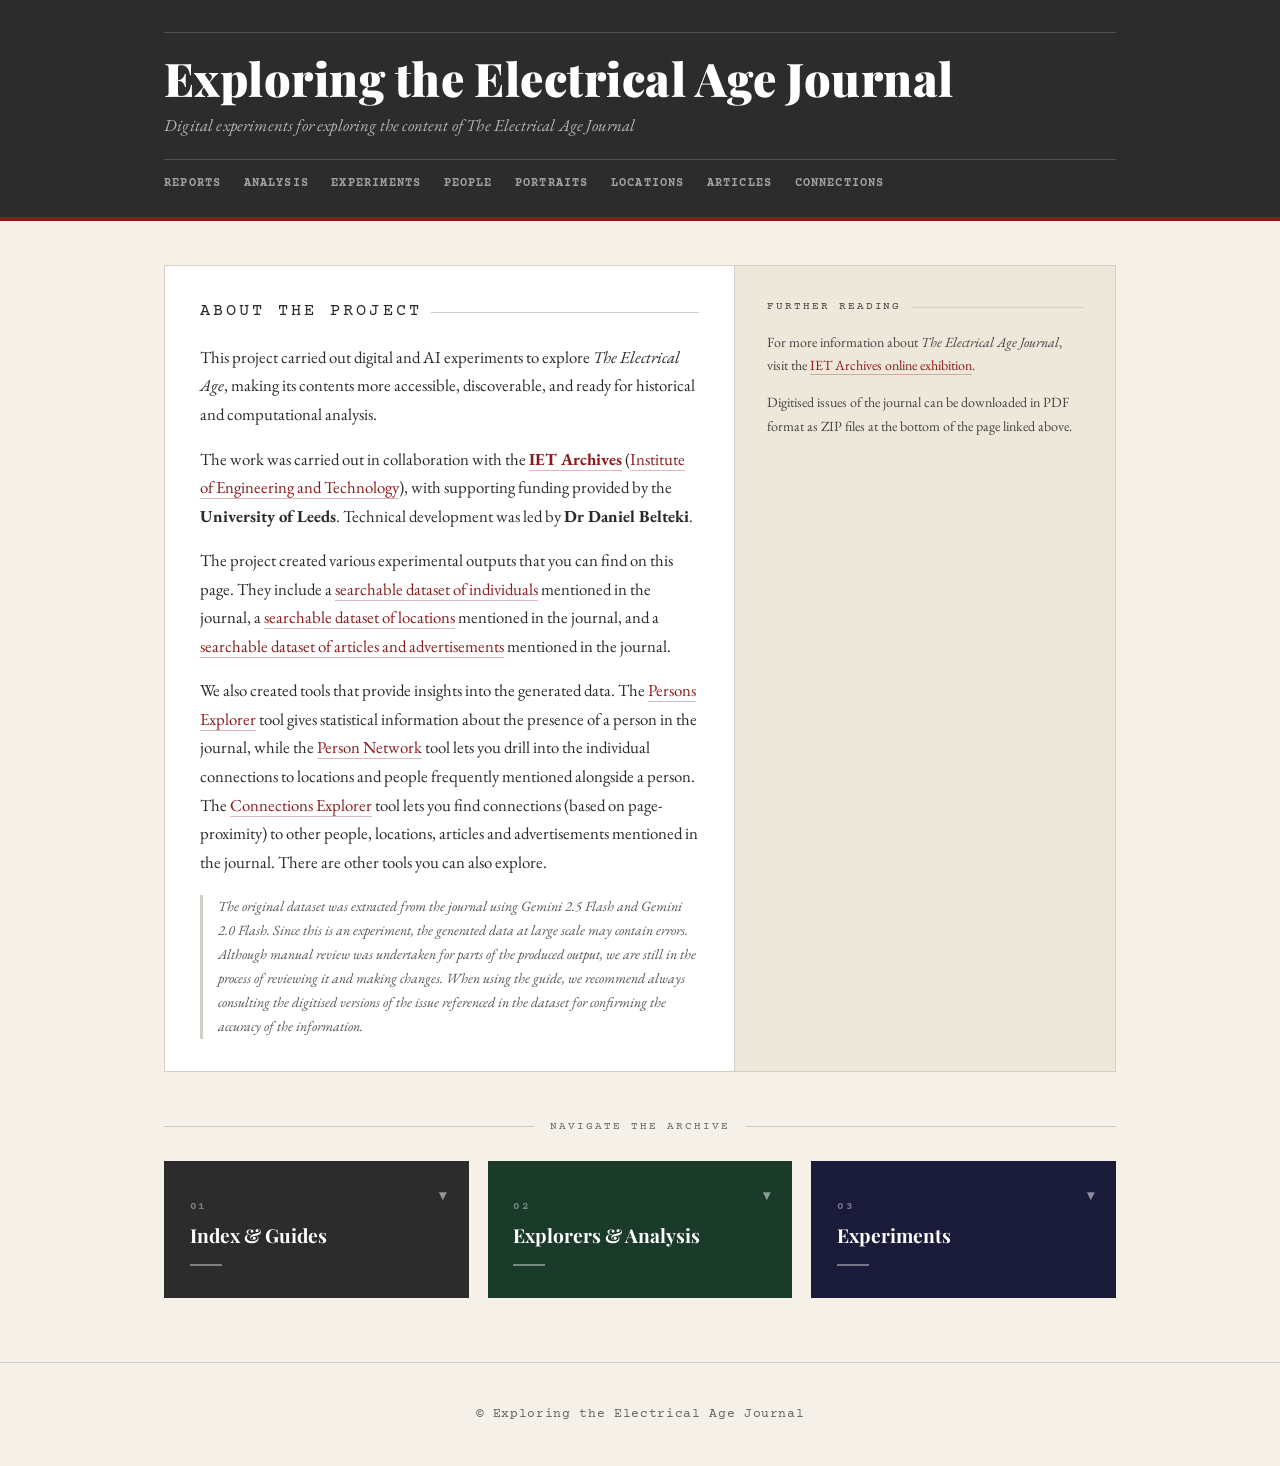
==== commit ea4706f4: "Update index.html" ====
--- a/index.html
+++ b/index.html
@@ -107,7 +107,7 @@
         .about-strip {
             margin: 2.8rem 0 0;
             display: grid;
-            grid-template-columns: 1fr 1fr;
+            grid-template-columns: 3fr 2fr;
             gap: 0;
             border: 1px solid #d4cfc4;
             background: white;
@@ -123,6 +123,15 @@
             background: var(--cream);
             font-size: 0.88rem;
             line-height: 1.65;
+        }
+
+        .about-note {
+            font-size: 0.88rem !important;
+            color: #555 !important;
+            font-style: italic;
+            border-left: 3px solid #d4cfc4;
+            padding-left: 0.9rem;
+            margin-top: 1.2rem !important;
         }
 
         .section-label {
@@ -391,9 +400,28 @@
             </p>
             <p>
                 The work was carried out in collaboration with the
-                <strong>IET Archives</strong> (Institute of Engineering and Technology), with supporting
+                <strong><a class="ext-link" href="https://www.theiet.org/membership/library-and-archives/the-iet-archives" target="_blank" rel="noopener">IET Archives</a></strong>
+                (<a class="ext-link" href="https://www.theiet.org/" target="_blank" rel="noopener">Institute of Engineering and Technology</a>), with supporting
                 funding provided by the <strong>University of Leeds</strong>. Technical development was
                 led by <strong>Dr Daniel Belteki</strong>.
+            </p>
+            <p>
+                The project created various experimental outputs that you can find on this page. They include
+                a <a class="ext-link" href="https://third-floor.github.io/electrical-age-experiments/people.html" target="_blank" rel="noopener">searchable dataset of individuals</a> mentioned in the journal,
+                a <a class="ext-link" href="https://third-floor.github.io/electrical-age-experiments/locations.html" target="_blank" rel="noopener">searchable dataset of locations</a> mentioned in the journal,
+                and a <a class="ext-link" href="https://third-floor.github.io/electrical-age-experiments/articles.html" target="_blank" rel="noopener">searchable dataset of articles and advertisements</a> mentioned in the journal.
+            </p>
+            <p>
+                We also created tools that provide insights into the generated data. The
+                <a class="ext-link" href="https://third-floor.github.io/electrical-age-experiments/persons_explorer.html" target="_blank" rel="noopener">Persons Explorer</a>
+                tool gives statistical information about the presence of a person in the journal, while the
+                <a class="ext-link" href="https://third-floor.github.io/electrical-age-experiments/person_network.html" target="_blank" rel="noopener">Person Network</a>
+                tool lets you drill into the individual connections to locations and people frequently mentioned alongside a person. The
+                <a class="ext-link" href="https://third-floor.github.io/electrical-age-experiments/connections_explorer.html" target="_blank" rel="noopener">Connections Explorer</a>
+                tool lets you find connections (based on page-proximity) to other people, locations, articles and advertisements mentioned in the journal. There are other tools you can also explore.
+            </p>
+            <p class="about-note">
+                The original dataset was extracted from the journal using Gemini 2.5 Flash and Gemini 2.0 Flash. Since this is an experiment, the generated data at large scale may contain errors. Although manual review was undertaken for parts of the produced output, we are still in the process of reviewing it and making changes. When using the guide, we recommend always consulting the digitised versions of the issue referenced in the dataset for confirming the accuracy of the information.
             </p>
         </div>
         <div class="about-sidebar">
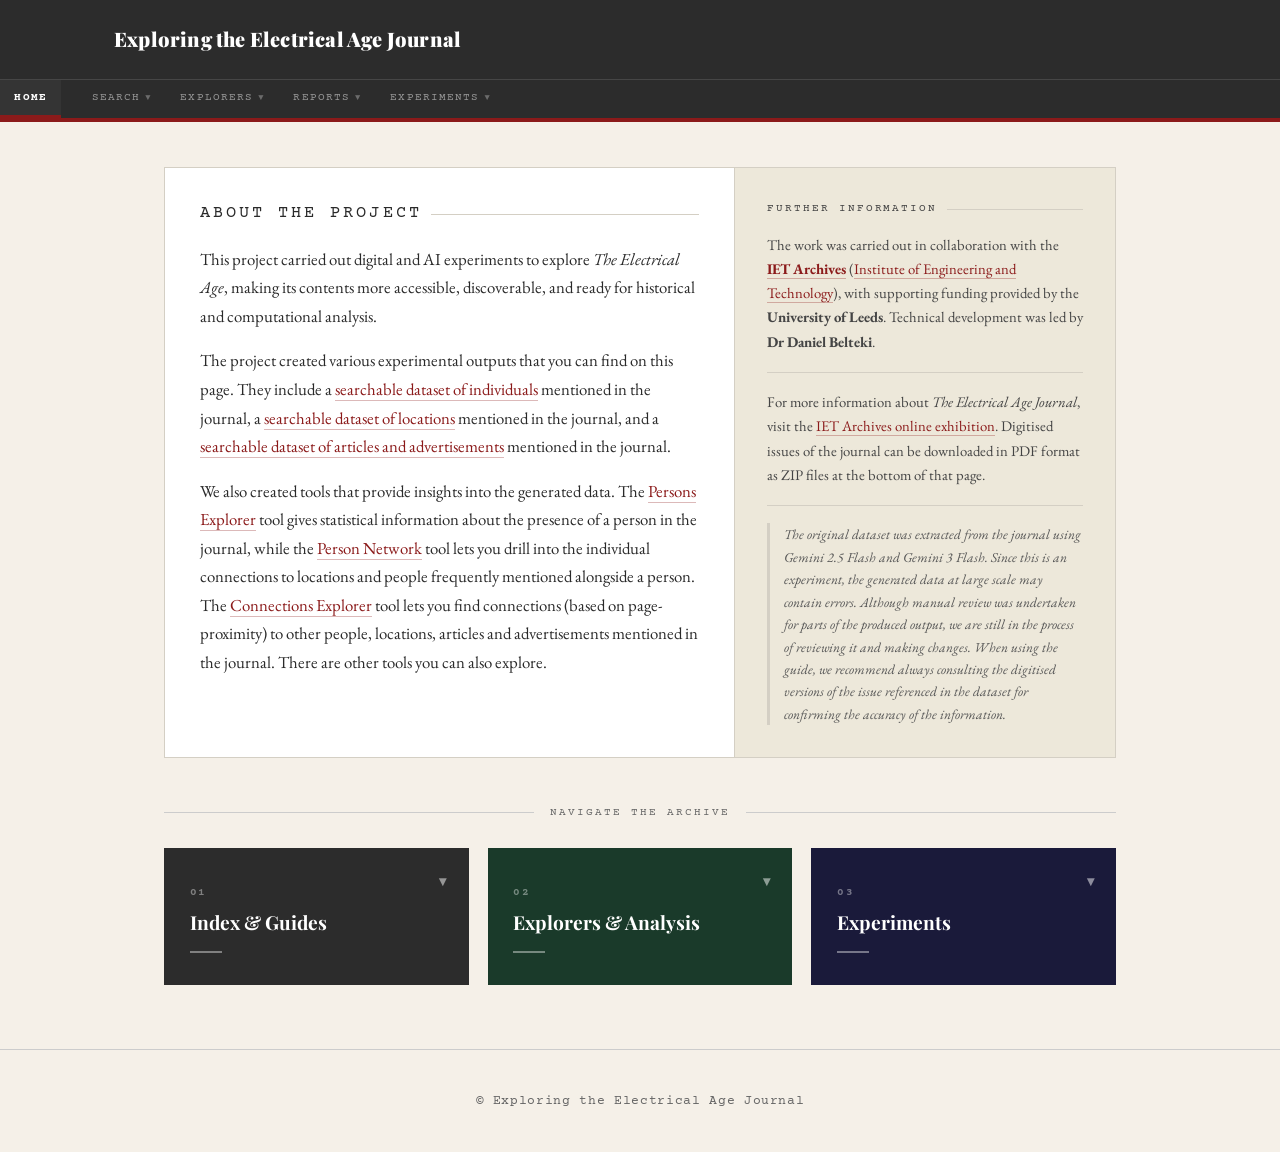
==== commit 716e263e: "Update index.html" ====
--- a/index.html
+++ b/index.html
@@ -5,6 +5,7 @@
     <meta name="description" content="Digital experiments for exploring the content of The Electrical Age Journal">
     <title>Exploring the Electrical Age Journal</title>
     <link rel="stylesheet" href="css/style.css">
+    <script src="js/nav.js"></script>
     <style>
         @import url('https://fonts.googleapis.com/css2?family=Playfair+Display:ital,wght@0,400;0,700;0,900;1,400&family=Courier+Prime:wght@400;700&family=EB+Garamond:ital,wght@0,400;0,500;1,400&display=swap');
 
@@ -31,18 +32,11 @@
             line-height: 1.7;
         }
 
-        /* ── MASTHEAD ── */
-        header {
-            background: var(--rule);
-            color: white;
-            padding: 0;
-            border-bottom: 4px solid var(--accent);
-        }
-
+        /* ── MASTHEAD (index-only extra styles) ── */
         .masthead-inner {
             max-width: 1000px;
             margin: 0 auto;
-            padding: 2rem 1.5rem 1.4rem;
+            padding: 2rem 1.5rem 1rem;
         }
 
         .masthead-rule-top {
@@ -66,35 +60,9 @@
             font-style: italic;
             font-size: 1.05rem;
             color: rgba(255,255,255,0.65);
-            margin: 0 0 1.2rem 0;
+            margin: 0 0 0;
             letter-spacing: 0.01em;
         }
-
-        .masthead-rule-bottom {
-            border: none;
-            border-top: 1px solid rgba(255,255,255,0.18);
-            margin: 0 0 0.9rem 0;
-        }
-
-        nav {
-            margin: 0;
-            font-family: 'Courier Prime', monospace;
-            font-size: 0.73rem;
-            letter-spacing: 0.1em;
-            text-transform: uppercase;
-            display: flex;
-            flex-wrap: wrap;
-            gap: 0.2rem 0;
-        }
-
-        nav a {
-            color: rgba(255,255,255,0.55);
-            margin-right: 1.4rem;
-            text-decoration: none;
-            transition: color 0.15s ease;
-        }
-
-        nav a:hover { color: white; }
 
         /* ── MAIN ── */
         main {
@@ -121,17 +89,17 @@
         .about-sidebar {
             padding: 2rem 2rem;
             background: var(--cream);
-            font-size: 0.88rem;
+            font-size: 0.92rem;
             line-height: 1.65;
         }
 
         .about-note {
-            font-size: 0.88rem !important;
+            font-size: 0.85rem !important;
             color: #555 !important;
             font-style: italic;
             border-left: 3px solid #d4cfc4;
             padding-left: 0.9rem;
-            margin-top: 1.2rem !important;
+            margin-top: 0 !important;
         }
 
         .section-label {
@@ -167,6 +135,12 @@
         }
 
         .about-sidebar p:last-child { margin-bottom: 0; }
+
+        .sidebar-divider {
+            border: none;
+            border-top: 1px solid #d4cfc4;
+            margin: 1.1rem 0;
+        }
 
         .ext-link {
             color: var(--accent);
@@ -368,22 +342,13 @@
 </head>
 <body>
 
-<header>
+<!-- nav.js injects the shared header + dropdown nav into this element -->
+<header id="site-header">
+    <!-- index-only: title & subtitle sit above the shared nav strip -->
     <div class="masthead-inner">
         <hr class="masthead-rule-top">
         <h1 class="masthead-title">Exploring the Electrical Age Journal</h1>
         <p class="masthead-subtitle">Digital experiments for exploring the content of The Electrical Age Journal</p>
-        <hr class="masthead-rule-bottom">
-        <nav>
-            <a href="reports.html">Reports</a>
-            <a href="analysis.html">Analysis</a>
-            <a href="experiments.html">Experiments</a>
-            <a href="people.html">People</a>
-            <a href="portraits.html">Portraits</a>
-            <a href="locations.html">Locations</a>
-            <a href="articles.html">Articles</a>
-            <a href="connections_explorer.html">Connections</a>
-        </nav>
     </div>
 </header>
 
@@ -399,13 +364,6 @@
                 computational analysis.
             </p>
             <p>
-                The work was carried out in collaboration with the
-                <strong><a class="ext-link" href="https://www.theiet.org/membership/library-and-archives/the-iet-archives" target="_blank" rel="noopener">IET Archives</a></strong>
-                (<a class="ext-link" href="https://www.theiet.org/" target="_blank" rel="noopener">Institute of Engineering and Technology</a>), with supporting
-                funding provided by the <strong>University of Leeds</strong>. Technical development was
-                led by <strong>Dr Daniel Belteki</strong>.
-            </p>
-            <p>
                 The project created various experimental outputs that you can find on this page. They include
                 a <a class="ext-link" href="https://third-floor.github.io/electrical-age-experiments/people.html" target="_blank" rel="noopener">searchable dataset of individuals</a> mentioned in the journal,
                 a <a class="ext-link" href="https://third-floor.github.io/electrical-age-experiments/locations.html" target="_blank" rel="noopener">searchable dataset of locations</a> mentioned in the journal,
@@ -420,21 +378,28 @@
                 <a class="ext-link" href="https://third-floor.github.io/electrical-age-experiments/connections_explorer.html" target="_blank" rel="noopener">Connections Explorer</a>
                 tool lets you find connections (based on page-proximity) to other people, locations, articles and advertisements mentioned in the journal. There are other tools you can also explore.
             </p>
-            <p class="about-note">
-                The original dataset was extracted from the journal using Gemini 2.5 Flash and Gemini 2.0 Flash. Since this is an experiment, the generated data at large scale may contain errors. Although manual review was undertaken for parts of the produced output, we are still in the process of reviewing it and making changes. When using the guide, we recommend always consulting the digitised versions of the issue referenced in the dataset for confirming the accuracy of the information.
-            </p>
         </div>
         <div class="about-sidebar">
-            <p class="section-label">Further reading</p>
+            <p class="section-label">Further information</p>
+            <p>
+                The work was carried out in collaboration with the
+                <strong><a class="ext-link" href="https://www.theiet.org/membership/library-and-archives/the-iet-archives" target="_blank" rel="noopener">IET Archives</a></strong>
+                (<a class="ext-link" href="https://www.theiet.org/" target="_blank" rel="noopener">Institute of Engineering and Technology</a>), with supporting
+                funding provided by the <strong>University of Leeds</strong>. Technical development was
+                led by <strong>Dr Daniel Belteki</strong>.
+            </p>
+            <hr class="sidebar-divider">
             <p>
                 For more information about <em>The Electrical Age Journal</em>, visit the
                 <a class="ext-link"
                    href="https://www.theiet.org/membership/library-and-archives/the-iet-archives/online-exhibitions/women-and-engineering/the-electrical-age-journal"
                    target="_blank" rel="noopener">IET Archives online exhibition</a>.
-            </p>
-            <p>
                 Digitised issues of the journal can be downloaded in PDF format as ZIP files
-                at the bottom of the page linked above.
+                at the bottom of that page.
+            </p>
+            <hr class="sidebar-divider">
+            <p class="about-note">
+                The original dataset was extracted from the journal using Gemini 2.5 Flash and Gemini 3 Flash. Since this is an experiment, the generated data at large scale may contain errors. Although manual review was undertaken for parts of the produced output, we are still in the process of reviewing it and making changes. When using the guide, we recommend always consulting the digitised versions of the issue referenced in the dataset for confirming the accuracy of the information.
             </p>
         </div>
     </div>
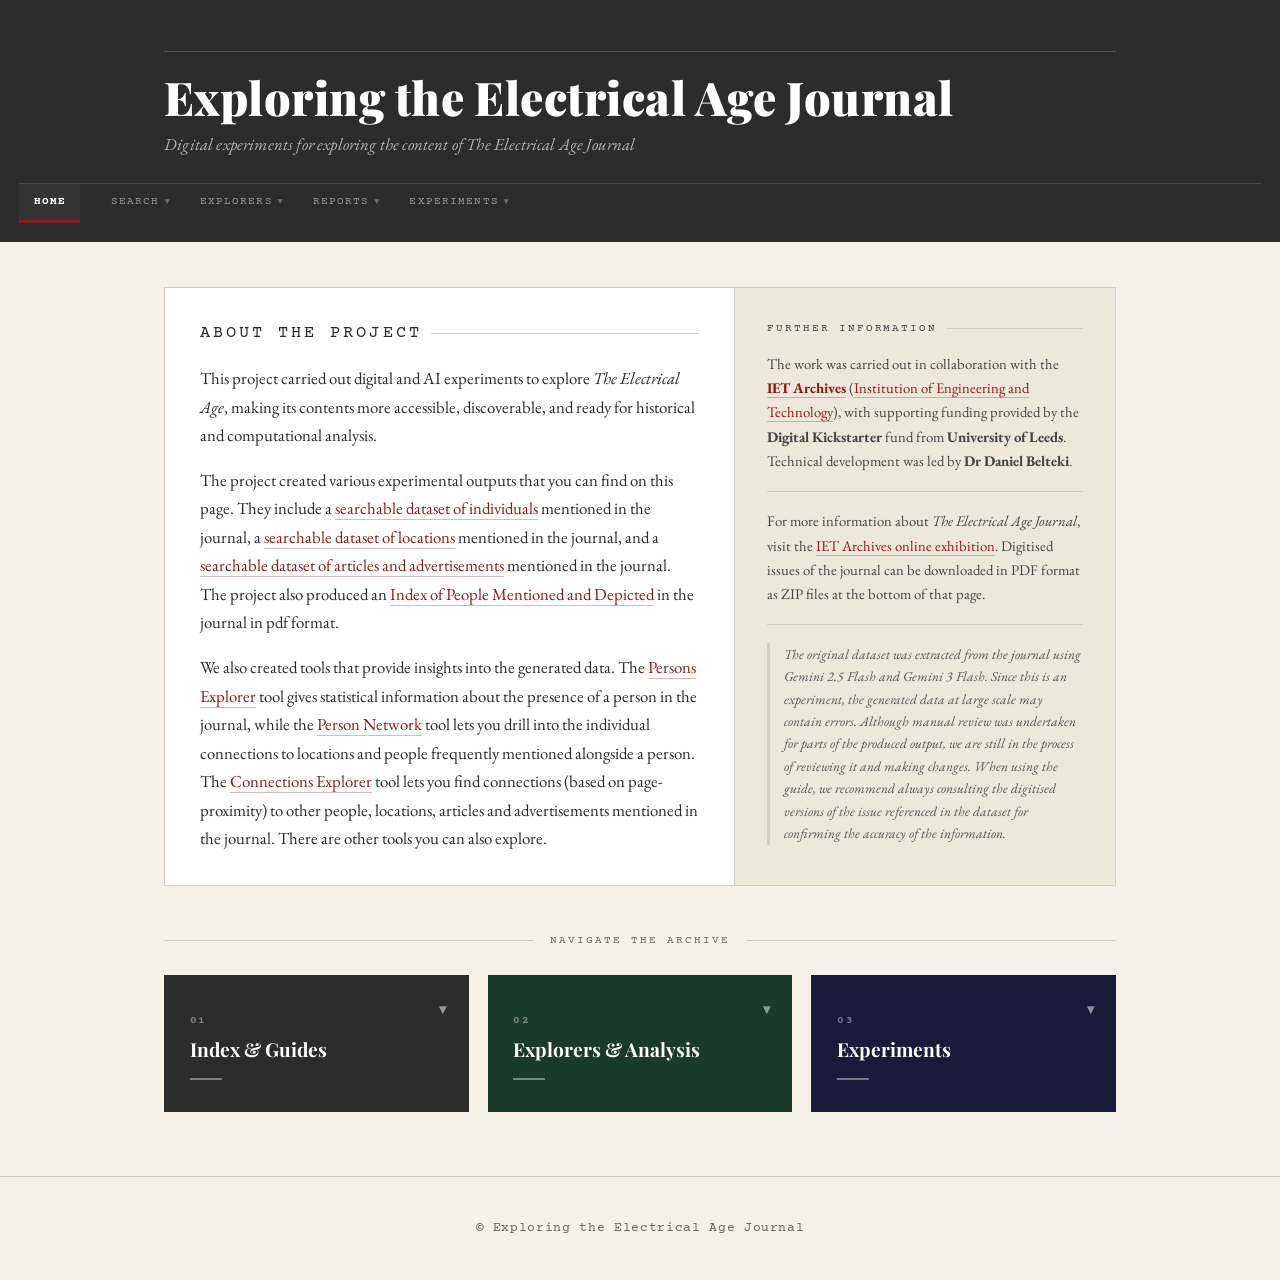
==== commit 38ecde9c: "Update index.html" ====
--- a/index.html
+++ b/index.html
@@ -368,6 +368,7 @@
                 a <a class="ext-link" href="https://third-floor.github.io/electrical-age-experiments/people.html" target="_blank" rel="noopener">searchable dataset of individuals</a> mentioned in the journal,
                 a <a class="ext-link" href="https://third-floor.github.io/electrical-age-experiments/locations.html" target="_blank" rel="noopener">searchable dataset of locations</a> mentioned in the journal,
                 and a <a class="ext-link" href="https://third-floor.github.io/electrical-age-experiments/articles.html" target="_blank" rel="noopener">searchable dataset of articles and advertisements</a> mentioned in the journal.
+                The project also produced an <a class="ext-link" href="https://third-floor.github.io/electrical-age-experiments/assets/electrical_age_persons_index.pdf" target="_blank" rel="noopener">Index of People Mentioned and Depicted</a> in the journal in pdf format. 
             </p>
             <p>
                 We also created tools that provide insights into the generated data. The
@@ -384,8 +385,8 @@
             <p>
                 The work was carried out in collaboration with the
                 <strong><a class="ext-link" href="https://www.theiet.org/membership/library-and-archives/the-iet-archives" target="_blank" rel="noopener">IET Archives</a></strong>
-                (<a class="ext-link" href="https://www.theiet.org/" target="_blank" rel="noopener">Institute of Engineering and Technology</a>), with supporting
-                funding provided by the <strong>University of Leeds</strong>. Technical development was
+                (<a class="ext-link" href="https://www.theiet.org/" target="_blank" rel="noopener">Institution of Engineering and Technology</a>), with supporting
+                funding provided by the <strong>Digital Kickstarter</strong> fund from <strong>University of Leeds</strong>. Technical development was
                 led by <strong>Dr Daniel Belteki</strong>.
             </p>
             <hr class="sidebar-divider">
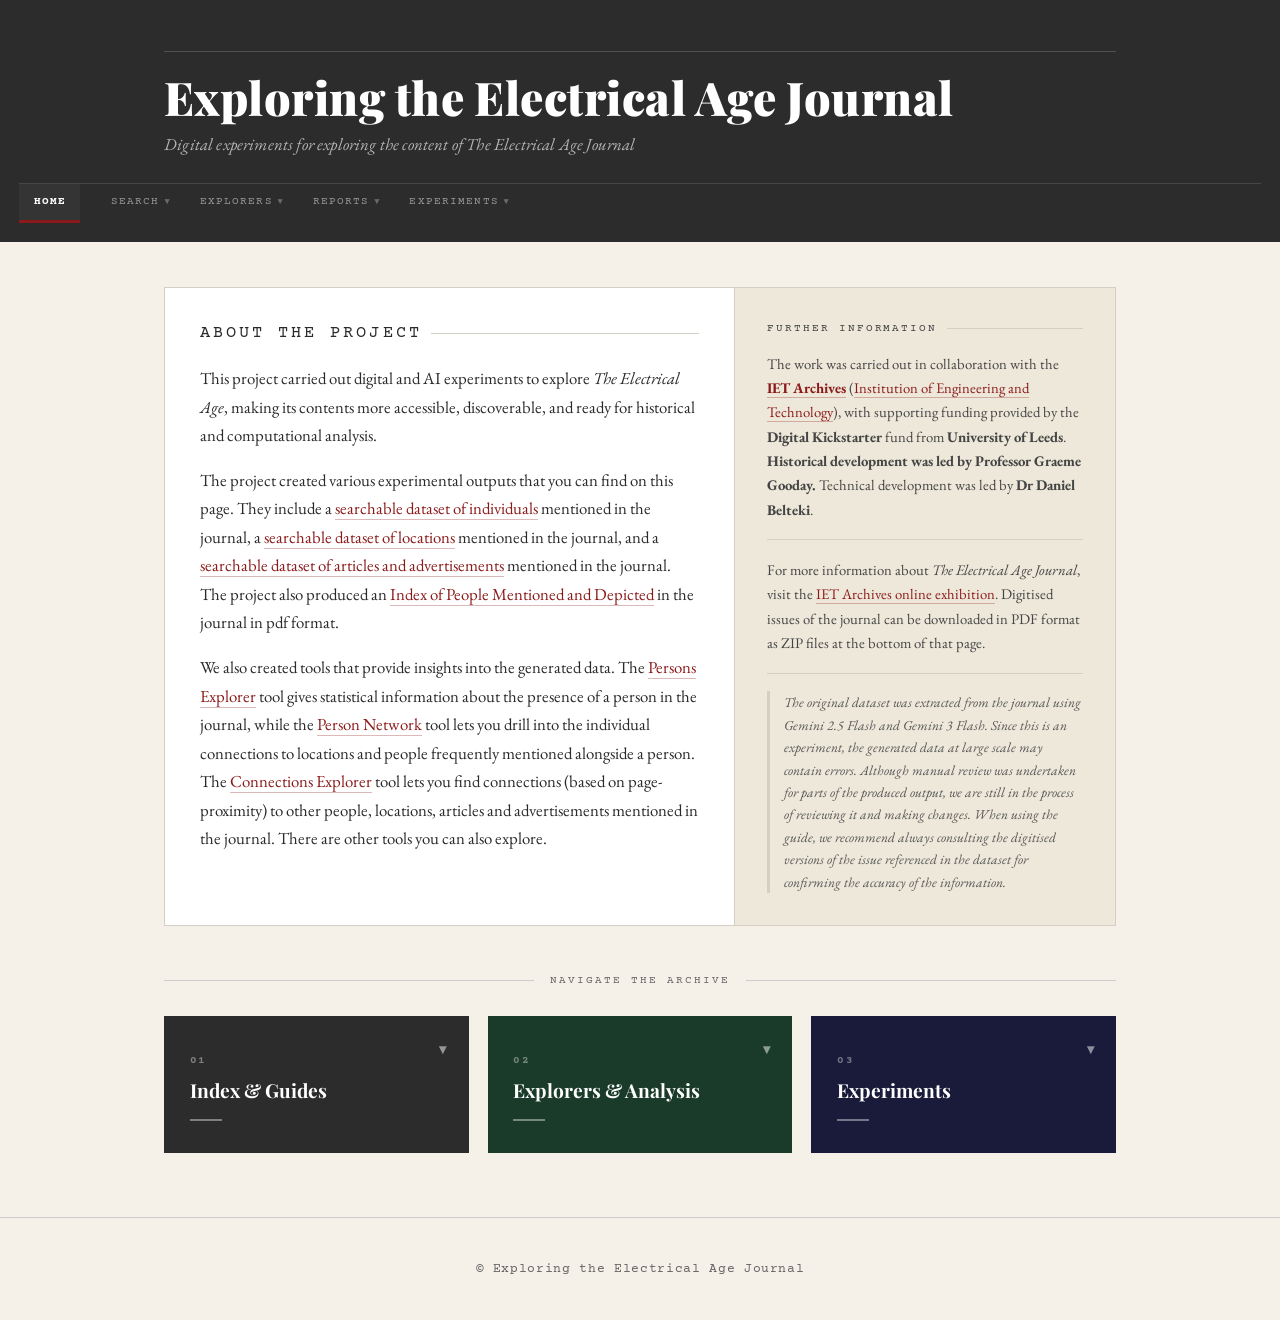
==== commit 75814b5c: "Update index.html" ====
--- a/index.html
+++ b/index.html
@@ -386,7 +386,7 @@
                 The work was carried out in collaboration with the
                 <strong><a class="ext-link" href="https://www.theiet.org/membership/library-and-archives/the-iet-archives" target="_blank" rel="noopener">IET Archives</a></strong>
                 (<a class="ext-link" href="https://www.theiet.org/" target="_blank" rel="noopener">Institution of Engineering and Technology</a>), with supporting
-                funding provided by the <strong>Digital Kickstarter</strong> fund from <strong>University of Leeds</strong>. Technical development was
+                funding provided by the <strong>Digital Kickstarter</strong> fund from <strong>University of Leeds</strong>. <strong>Historical development was led by Professor Graeme Gooday.</strong> Technical development was
                 led by <strong>Dr Daniel Belteki</strong>.
             </p>
             <hr class="sidebar-divider">
